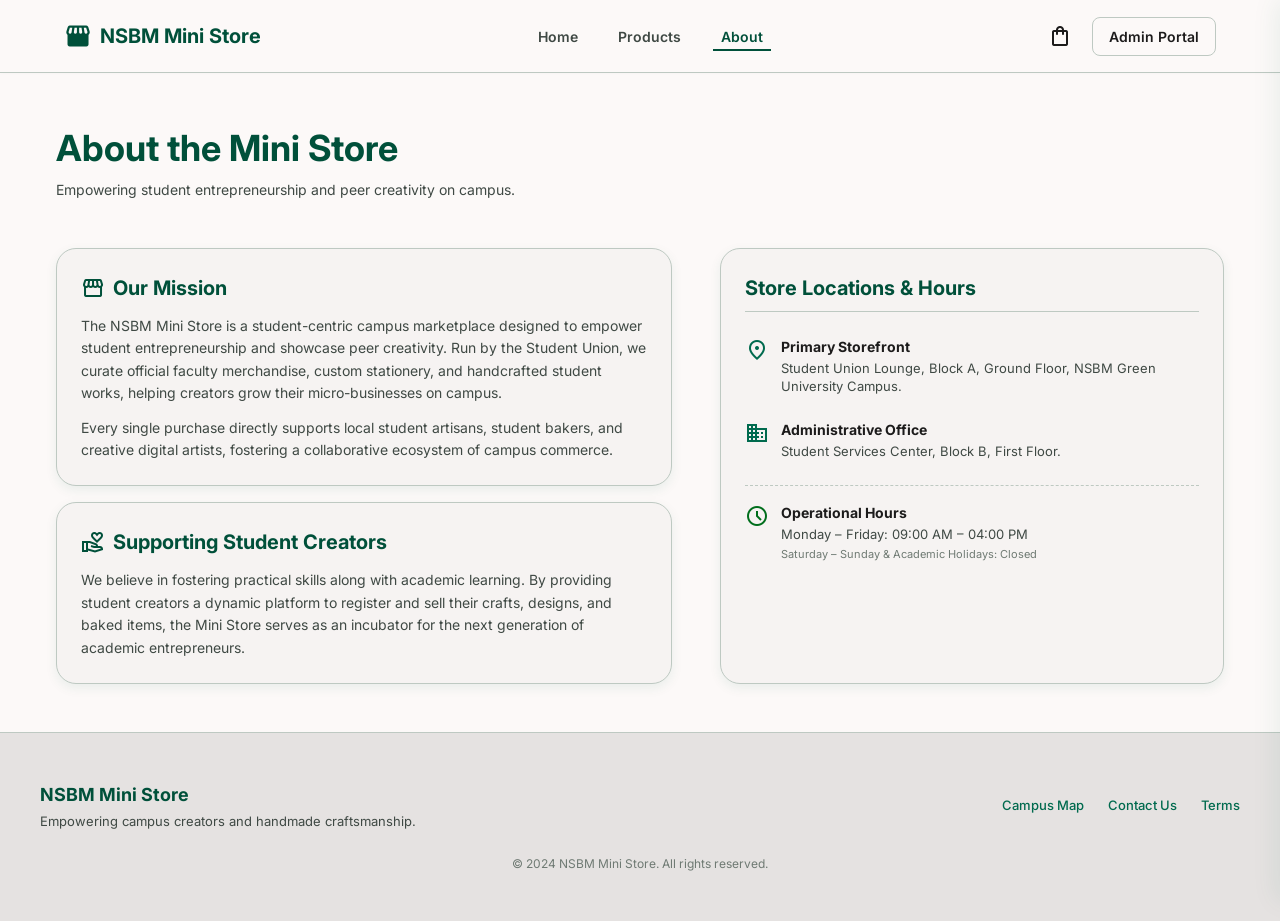
==== about.html @ 15015be6 "feat: implement admin dashboard and login pages with shared component styling" ====
<!DOCTYPE html>
<!-- NSBM Mini Store - About & Locations Page -->
<!-- Saved at /d:/Project/Web/code/about.html -->
<html lang="en">
<head>
    <meta charset="UTF-8">
    <meta name="viewport" content="width=device-width, initial-scale=1.0">
    <title>About Us - NSBM Mini Store</title>
    
    <!-- Centralized CSS Styling -->
    <link rel="stylesheet" href="css/design-system.css">
    <link rel="stylesheet" href="css/components.css">
    <link rel="stylesheet" href="css/storefront.css">
    
    <!-- Google Fonts & Iconsets -->
    <link rel="stylesheet" href="https://fonts.googleapis.com/css2?family=Material+Symbols+Outlined:wght,FILL@100..700,0..1">
</head>
<body style="min-height: 100vh; display: flex; flex-direction: column;">

    <!-- Dynamic Header Navigation Bar -->
    <header class="header-container">
        <div class="header-wrap">
            <!-- Brand Logo -->
            <a href="index.html" class="brand-logo">
                <span class="material-symbols-outlined" style="font-variation-settings: 'FILL' 1; font-size: 28px;">storefront</span>
                <span>NSBM Mini Store</span>
            </a>
            
            <!-- Navigation Links -->
            <nav class="nav-links">
                <a href="index.html" class="nav-link">Home</a>
                <a href="products.html" class="nav-link">Products</a>
                <a href="about.html" class="nav-link active">About</a>
            </nav>
            
            <!-- Actions Section -->
            <div class="flex" style="display: flex; align-items: center; gap: 12px;">
                <a href="admin/login.html" class="btn btn-secondary" style="padding: 8px 16px; border-radius: var(--radius-lg);">Admin Portal</a>
            </div>
        </div>
    </header>

    <main style="flex-grow: 1; max-width: 1200px; margin: 0 auto; padding: var(--spacing-lg) var(--spacing-margin-mobile); width: 100%; display: flex; flex-direction: column; gap: var(--spacing-lg);">
        
        <!-- Page Header -->
        <div>
            <h1 style="font-size: 36px; font-weight: 700; color: var(--color-primary); margin-bottom: 4px;">About the Mini Store</h1>
            <p style="font-size: 14px; color: var(--color-on-surface-variant);">Empowering student entrepreneurship and peer creativity on campus.</p>
        </div>

        <!-- Split Grid Showcase -->
        <div class="details-container">
            <!-- Left Column: Story & Mission -->
            <div style="display: flex; flex-direction: column; gap: 16px;">
                <div style="background-color: var(--color-surface-container-low); border: 1px solid var(--color-outline-variant); border-radius: 20px; padding: var(--spacing-md); box-shadow: var(--shadow-level-1);">
                    <h3 style="font-size: 20px; font-weight: 700; color: var(--color-primary); margin-bottom: 12px; display: flex; align-items: center; gap: 8px;">
                        <span class="material-symbols-outlined" style="font-size: 24px;">storefront</span>
                        <span>Our Mission</span>
                    </h3>
                    <p style="font-size: 14px; color: var(--color-on-surface-variant); line-height: 1.6; margin-bottom: 12px;">
                        The NSBM Mini Store is a student-centric campus marketplace designed to empower student entrepreneurship and showcase peer creativity. Run by the Student Union, we curate official faculty merchandise, custom stationery, and handcrafted student works, helping creators grow their micro-businesses on campus.
                    </p>
                    <p style="font-size: 14px; color: var(--color-on-surface-variant); line-height: 1.6;">
                        Every single purchase directly supports local student artisans, student bakers, and creative digital artists, fostering a collaborative ecosystem of campus commerce.
                    </p>
                </div>

                <div style="background-color: var(--color-surface-container-low); border: 1px solid var(--color-outline-variant); border-radius: 20px; padding: var(--spacing-md); box-shadow: var(--shadow-level-1);">
                    <h3 style="font-size: 20px; font-weight: 700; color: var(--color-primary); margin-bottom: 12px; display: flex; align-items: center; gap: 8px;">
                        <span class="material-symbols-outlined" style="font-size: 24px;">volunteer_activism</span>
                        <span>Supporting Student Creators</span>
                    </h3>
                    <p style="font-size: 14px; color: var(--color-on-surface-variant); line-height: 1.6;">
                        We believe in fostering practical skills along with academic learning. By providing student creators a dynamic platform to register and sell their crafts, designs, and baked items, the Mini Store serves as an incubator for the next generation of academic entrepreneurs.
                    </p>
                </div>
            </div>

            <!-- Right Column: Location & Working hours cards -->
            <div style="background-color: var(--color-surface-container-low); border: 1px solid var(--color-outline-variant); border-radius: 20px; padding: var(--spacing-md); box-shadow: var(--shadow-level-1); display: flex; flex-direction: column; gap: 24px;">
                <h3 style="font-size: 20px; font-weight: 700; color: var(--color-primary); border-bottom: 1px solid var(--color-outline-variant); padding-bottom: var(--spacing-xs);">Store Locations & Hours</h3>
                
                <!-- Location 1 -->
                <div style="display: flex; gap: 12px; align-items: flex-start;">
                    <span class="material-symbols-outlined" style="color: var(--color-primary-container); margin-top: 2px;">location_on</span>
                    <div>
                        <strong style="font-size: 14px; color: var(--color-on-surface); display: block; margin-bottom: 2px;">Primary Storefront</strong>
                        <span style="font-size: 13px; color: var(--color-on-surface-variant); line-height: 1.4; display: block;">Student Union Lounge, Block A, Ground Floor, NSBM Green University Campus.</span>
                    </div>
                </div>

                <!-- Location 2 -->
                <div style="display: flex; gap: 12px; align-items: flex-start;">
                    <span class="material-symbols-outlined" style="color: var(--color-primary-container); margin-top: 2px;">business</span>
                    <div>
                        <strong style="font-size: 14px; color: var(--color-on-surface); display: block; margin-bottom: 2px;">Administrative Office</strong>
                        <span style="font-size: 13px; color: var(--color-on-surface-variant); line-height: 1.4; display: block;">Student Services Center, Block B, First Floor.</span>
                    </div>
                </div>

                <!-- Hours -->
                <div style="display: flex; gap: 12px; align-items: flex-start; border-top: 1px dashed var(--color-outline-variant); padding-top: 16px;">
                    <span class="material-symbols-outlined" style="color: var(--color-secondary); margin-top: 2px;">schedule</span>
                    <div>
                        <strong style="font-size: 14px; color: var(--color-on-surface); display: block; margin-bottom: 2px;">Operational Hours</strong>
                        <span style="font-size: 13px; color: var(--color-on-surface-variant); display: block;">Monday – Friday: 09:00 AM – 04:00 PM</span>
                        <span style="font-size: 11px; color: var(--color-outline); display: block; margin-top: 2px;">Saturday – Sunday & Academic Holidays: Closed</span>
                    </div>
                </div>
            </div>
        </div>

    </main>

    <!-- Footer Area -->
    <footer style="background-color: var(--color-surface-container-highest); border-top: 1px solid var(--color-outline-variant); padding: var(--spacing-lg) var(--spacing-margin-mobile); text-align: center; margin-top: auto;">
        <div class="flex-col-md-row" style="max-width: 1200px; margin: 0 auto; justify-content: space-between; align-items: center; gap: 16px;">
            <div style="text-align: left;">
                <h3 style="font-size: 18px; font-weight: 700; color: var(--color-primary); margin-bottom: 4px;">NSBM Mini Store</h3>
                <p style="font-size: 13px; color: var(--color-on-surface-variant);">Empowering campus creators and handmade craftsmanship.</p>
            </div>
            <div style="display: flex; gap: var(--spacing-md); font-size: 13px; font-weight: 500; color: var(--color-on-surface-variant);">
                <a href="#" class="text-primary-container">Campus Map</a>
                <a href="#" class="text-primary-container">Contact Us</a>
                <a href="#" class="text-primary-container">Terms</a>
            </div>
        </div>
        <p style="font-size: 12px; color: var(--color-outline); margin-top: 24px;">© 2024 NSBM Mini Store. All rights reserved.</p>
    </footer>

    <!-- Asynchronous JS Modules -->
    <script src="js/data.js"></script>
    <script src="js/cart.js"></script>
</body>
</html>
---- css/design-system.css ----
/* NSBM Mini Store - Core Design System & Base Resets */
/* Saved at /d:/Project/Web/code/css/design-system.css */

@import url('https://fonts.googleapis.com/css2?family=Inter:wght@400;500;600;700&display=swap');

:root {
    /* --- Harmonic Colors (Institutional Green Theme) --- */
    --color-primary: #00503a;
    --color-primary-container: #006a4e; /* Heritage Green */
    --color-on-primary: #ffffff;
    --color-primary-fixed: #9ef4d0;
    --color-on-primary-fixed: #002116;
    
    --color-secondary: #006e1c;
    --color-secondary-container: #91f78e;
    --color-on-secondary-container: #00731e;
    --color-secondary-fixed: #94f990;
    
    --color-tertiary: #424645;
    --color-tertiary-container: #5a5d5d;
    --color-on-tertiary-container: #d4d6d5;
    
    --color-background: #fcf9f8;
    --color-on-background: #1c1b1b;
    
    --color-surface: #fcf9f8;
    --color-surface-bright: #fcf9f8;
    --color-surface-dim: #dcd9d9;
    --color-surface-container: #f0eded;
    --color-surface-container-low: #f6f3f2;
    --color-surface-container-lowest: #ffffff;
    --color-surface-container-high: #eae7e7;
    --color-surface-container-highest: #e5e2e1;
    --color-on-surface: #1c1b1b;
    --color-on-surface-variant: #3f4944;
    
    --color-outline: #6f7a73;
    --color-outline-variant: #bec9c2;
    
    --color-error: #ba1a1a;
    --color-error-container: #ffdad6;
    --color-on-error: #ffffff;
    --color-on-error-container: #93000a;
    
    --color-inverse-surface: #313030;
    --color-inverse-on-surface: #f3f0ef;

    /* --- Spacing System --- */
    --spacing-base: 4px;
    --spacing-xs: 8px;
    --spacing-sm: 16px;
    --spacing-md: 24px;
    --spacing-lg: 48px;
    --spacing-xl: 80px;
    --spacing-gutter: 24px;
    --spacing-margin-mobile: 16px;
    --spacing-margin-desktop: 64px;

    /* --- Border Radius --- */
    --radius-default: 4px;
    --radius-lg: 8px;
    --radius-xl: 12px;
    --radius-full: 9999px;

    /* --- Elevations & Shadows --- */
    --shadow-level-1: 0 4px 12px rgba(0, 106, 78, 0.08);
    --shadow-level-2: 0 8px 24px rgba(0, 106, 78, 0.12);
    --shadow-level-3: 0 12px 32px rgba(0, 106, 78, 0.16);
    --shadow-admin-sm: 0 4px 12px rgba(0, 0, 0, 0.05);

    /* --- Transitions --- */
    --transition-fast: 150ms ease;
    --transition-normal: 250ms cubic-bezier(0.4, 0, 0.2, 1);
    --transition-slow: 350ms cubic-bezier(0.4, 0, 0.2, 1);
}

/* --- Base Structural Resets --- */
*, *::before, *::after {
    box-sizing: border-box;
    margin: 0;
    padding: 0;
}

html {
    scroll-behavior: smooth;
    font-size: 16px;
}

body {
    font-family: 'Inter', -apple-system, BlinkMacSystemFont, "Segoe UI", Roboto, Helvetica, Arial, sans-serif;
    background-color: var(--color-background);
    color: var(--color-on-background);
    line-height: 1.5;
    -webkit-font-smoothing: antialiased;
    -moz-osx-font-smoothing: grayscale;
    min-height: 100vh;
    display: flex;
    flex-direction: column;
}

img {
    max-width: 100%;
    display: block;
    height: auto;
}

a {
    color: inherit;
    text-decoration: none;
    transition: color var(--transition-fast);
}

button, input, select, textarea {
    font-family: inherit;
    font-size: inherit;
    color: inherit;
}

button {
    cursor: pointer;
    background: none;
    border: none;
}

/* --- Material Symbols Reset --- */
.material-symbols-outlined {
    font-variation-settings: 'FILL' 0, 'wght' 400, 'GRAD' 0, 'opsz' 24;
    display: inline-block;
    vertical-align: middle;
    line-height: 1;
}

/* --- Base Typography Helpers --- */
.text-primary { color: var(--color-primary) !important; }
.text-primary-container { color: var(--color-primary-container) !important; }
.text-secondary { color: var(--color-secondary) !important; }
.text-on-surface-variant { color: var(--color-on-surface-variant) !important; }
.text-error { color: var(--color-error) !important; }

.font-bold { font-weight: 700; }
.font-semibold { font-weight: 600; }
.font-medium { font-weight: 500; }

.line-clamp-1 {
    display: -webkit-box;
    -webkit-line-clamp: 1;
    -webkit-box-orient: vertical;
    overflow: hidden;
}

.line-clamp-2 {
    display: -webkit-box;
    -webkit-line-clamp: 2;
    -webkit-box-orient: vertical;
    overflow: hidden;
}
---- css/components.css ----
/* NSBM Mini Store - Common Reusable Styled Components */
/* Saved at /d:/Project/Web/code/css/components.css */

/* --- 1. Reusable Action Buttons --- */
.btn {
    display: inline-flex;
    align-items: center;
    justify-content: center;
    gap: var(--spacing-xs);
    padding: 10px 20px;
    border-radius: var(--radius-xl);
    font-size: 14px;
    font-weight: 600;
    text-align: center;
    transition: all var(--transition-fast);
    user-select: none;
    border: 1px solid transparent;
}

.btn-primary {
    background-color: var(--color-primary-container);
    color: var(--color-on-primary);
}
.btn-primary:hover:not(:disabled) {
    background-color: var(--color-primary);
    transform: scale(0.98);
}
.btn-primary:disabled {
    background-color: var(--color-surface-container-high);
    color: var(--color-outline);
    cursor: not-allowed;
}

.btn-secondary {
    background-color: var(--color-surface);
    border-color: var(--color-outline-variant);
    color: var(--color-on-surface);
}
.btn-secondary:hover:not(:disabled) {
    background-color: var(--color-surface-container-low);
    border-color: var(--color-outline);
}

.btn-danger {
    background-color: var(--color-error);
    color: var(--color-on-error);
}
.btn-danger:hover:not(:disabled) {
    background-color: #93000a;
}

.btn-icon {
    width: 40px;
    height: 40px;
    padding: 0;
    border-radius: var(--radius-full);
    display: inline-flex;
    align-items: center;
    justify-content: center;
    color: var(--color-on-surface-variant);
    transition: background-color var(--transition-fast), color var(--transition-fast);
}
.btn-icon:hover {
    background-color: var(--color-surface-container-low);
    color: var(--color-primary);
}

/* --- 2. Interactive Input Fields --- */
.input-field {
    width: 100%;
    padding: 10px 16px;
    background-color: var(--color-surface-container-lowest);
    border: 1px solid var(--color-outline-variant);
    border-radius: var(--radius-xl);
    outline: none;
    font-size: 14px;
    transition: border-color var(--transition-fast), box-shadow var(--transition-fast);
}
.input-field:focus {
    border-color: var(--color-primary-container);
    box-shadow: 0 0 0 4px rgba(0, 106, 78, 0.1);
}
.input-field::placeholder {
    color: var(--color-outline);
}

/* --- 3. Persistent Sticky Header TopNavBar --- */
.header-container {
    background-color: var(--color-surface);
    border-bottom: 1px solid var(--color-outline-variant);
    box-shadow: 0 1px 3px rgba(0,0,0,0.02);
    position: sticky;
    top: 0;
    z-index: 100;
    width: 100%;
}
.header-wrap {
    display: flex;
    justify-content: space-between;
    align-items: center;
    width: 100%;
    max-width: 1280px;
    margin: 0 auto;
    padding: 16px var(--spacing-margin-mobile);
}
@media (min-width: 768px) {
    .header-wrap {
        padding: 16px var(--spacing-margin-desktop);
    }
}

.brand-logo {
    font-size: 20px;
    font-weight: 700;
    color: var(--color-primary);
    display: flex;
    align-items: center;
    gap: var(--spacing-xs);
}

.nav-links {
    display: none;
}
@media (min-width: 768px) {
    .nav-links {
        display: flex;
        align-items: center;
        gap: var(--spacing-gutter);
    }
}
.nav-link {
    font-size: 14px;
    font-weight: 600;
    color: var(--color-on-surface-variant);
    padding: 4px 8px;
    border-radius: var(--radius-lg);
    transition: all var(--transition-fast);
}
.nav-link:hover {
    color: var(--color-primary);
    background-color: var(--color-surface-container-low);
}
.nav-link.active {
    color: var(--color-primary);
    border-bottom: 2px solid var(--color-primary);
    border-radius: 0;
    padding-bottom: 2px;
}

.cart-trigger-btn {
    position: relative;
    display: flex;
    align-items: center;
    justify-content: center;
    width: 40px;
    height: 40px;
    border-radius: var(--radius-full);
    transition: background-color var(--transition-fast);
}
.cart-trigger-btn:hover {
    background-color: var(--color-surface-container-low);
}
.cart-badge {
    position: absolute;
    top: -2px;
    right: -2px;
    background-color: var(--color-primary);
    color: var(--color-on-primary);
    font-size: 10px;
    font-weight: 700;
    width: 20px;
    height: 20px;
    border-radius: var(--radius-full);
    display: flex;
    align-items: center;
    justify-content: center;
    border: 2px solid var(--color-surface);
    transition: transform var(--transition-normal), opacity var(--transition-normal);
}

/* --- 4. Interactive E-Commerce Product Cards --- */
.product-card {
    background-color: var(--color-surface-container-lowest);
    border-radius: 16px;
    overflow: hidden;
    border: 1px solid rgba(190, 201, 194, 0.25);
    box-shadow: var(--shadow-level-1);
    display: flex;
    flex-direction: column;
    height: 100%;
    transition: transform var(--transition-normal), box-shadow var(--transition-normal);
}
.product-card:hover {
    transform: translateY(-4px);
    box-shadow: var(--shadow-level-2);
}

.product-card-image-wrap {
    height: 192px;
    position: relative;
    overflow: hidden;
    background-color: var(--color-surface-container-high);
}
.product-card-image {
    width: 100%;
    height: 100%;
    object-fit: cover;
    transition: transform var(--transition-slow);
}
.product-card:hover .product-card-image {
    transform: scale(1.04);
}

.product-card-badge {
    position: absolute;
    top: 12px;
    left: 12px;
    font-size: 11px;
    font-weight: 600;
    padding: 4px 10px;
    border-radius: var(--radius-full);
    box-shadow: 0 2px 4px rgba(0,0,0,0.05);
}

.badge-apparel { background-color: var(--color-primary-fixed); color: var(--color-on-primary-fixed); }
.badge-stationery { background-color: var(--color-tertiary-container); color: var(--color-on-tertiary-container); }
.badge-crafts { background-color: var(--color-secondary-container); color: var(--color-on-secondary-container); }
.badge-default { background-color: var(--color-error-container); color: var(--color-on-error-container); }

.out-of-stock-overlay {
    position: absolute;
    inset: 0;
    background-color: rgba(49, 48, 48, 0.3);
    backdrop-filter: blur(1px);
    display: flex;
    align-items: center;
    justify-content: center;
}
.out-of-stock-label {
    background-color: var(--color-error);
    color: var(--color-on-error);
    font-size: 11px;
    font-weight: 600;
    padding: 6px 16px;
    border-radius: var(--radius-full);
}

.product-card-content {
    padding: var(--spacing-sm);
    display: flex;
    flex-direction: column;
    flex-grow: 1;
}
.product-card-title {
    font-size: 18px;
    font-weight: 600;
    color: var(--color-on-surface);
    margin-bottom: var(--spacing-base);
}
.product-card-desc {
    font-size: 13px;
    color: var(--color-on-surface-variant);
    margin-bottom: var(--spacing-sm);
    flex-grow: 1;
}
.product-card-footer {
    display: flex;
    align-items: center;
    justify-content: space-between;
    margin-bottom: var(--spacing-sm);
}
.product-card-price {
    font-size: 18px;
    font-weight: 700;
    color: var(--color-primary);
}

/* --- 5. Custom Slide-Over Shopping Cart Drawer --- */
#cart-drawer-container {
    position: fixed;
    inset: 0;
    z-index: 200;
    display: flex;
    justify-content: flex-end;
}
.drawer-backdrop {
    position: absolute;
    inset: 0;
    background-color: var(--color-inverse-surface);
    opacity: 0;
    transition: opacity var(--transition-normal);
}
.drawer-panel {
    position: relative;
    width: 100%;
    max-width: 440px;
    height: 100%;
    background-color: var(--color-surface);
    box-shadow: -4px 0 24px rgba(0, 106, 78, 0.08);
    border-left: 1px solid var(--color-outline-variant);
    display: flex;
    flex-direction: column;
    transform: translateX(100%);
    transition: transform var(--transition-normal);
}

.drawer-head {
    display: flex;
    justify-content: space-between;
    align-items: center;
    padding: var(--spacing-sm) var(--spacing-md);
    border-bottom: 1px solid var(--color-outline-variant);
    background-color: var(--color-surface-container-low);
}
.drawer-title {
    display: flex;
    align-items: center;
    gap: var(--spacing-xs);
    color: var(--color-primary);
    font-size: 20px;
    font-weight: 600;
}
.drawer-body {
    flex-grow: 1;
    overflow-y: auto;
    padding: var(--spacing-md);
    background-color: var(--color-surface-bright);
}
.drawer-footer {
    padding: var(--spacing-md);
    background-color: var(--color-surface-container);
    border-top: 1px solid var(--color-outline-variant);
    display: flex;
    flex-direction: column;
    gap: var(--spacing-sm);
}

/* --- 6. Admin Portal Inline Inventory Tables --- */
.admin-table-card {
    background-color: var(--color-surface);
    border-radius: 12px;
    border: 1px solid var(--color-outline-variant);
    box-shadow: var(--shadow-admin-sm);
    overflow: hidden;
}
.admin-table-head-bar {
    padding: var(--spacing-md);
    border-bottom: 1px solid var(--color-outline-variant);
    display: flex;
    justify-content: space-between;
    align-items: center;
    background-color: var(--color-surface-bright);
}
.admin-table-wrap {
    width: 100%;
    overflow-x: auto;
}
.admin-table {
    width: 100%;
    border-collapse: collapse;
    text-align: left;
}
.admin-table th {
    background-color: var(--color-surface-container-lowest);
    border-bottom: 1px solid var(--color-outline-variant);
    padding: 16px;
    font-size: 12px;
    font-weight: 600;
    text-transform: uppercase;
    color: var(--color-on-surface-variant);
    letter-spacing: 0.05em;
}
.admin-table td {
    padding: 16px;
    border-bottom: 1px solid var(--color-outline-variant);
    font-size: 14px;
    vertical-align: middle;
}
.admin-table tbody tr:hover {
    background-color: var(--color-surface-container-low);
}

/* --- 7. Status Custom Pill Tags --- */
.status-pill {
    display: inline-flex;
    align-items: center;
    gap: var(--spacing-xs);
    padding: 4px 12px;
    border-radius: var(--radius-full);
    font-size: 12px;
    font-weight: 600;
}
.pill-pending { background-color: var(--color-error-container); color: var(--color-on-error-container); }
.pill-approved { background-color: var(--color-primary-fixed); color: var(--color-on-primary-fixed); }
.pill-completed { background-color: var(--color-secondary-container); color: var(--color-on-secondary-container); }
.pill-cancelled { background-color: var(--color-surface-container-highest); color: var(--color-on-surface-variant); }

/* --- 8. Overlay Modal Pop-Up Dialogues --- */
.modal-overlay {
    position: fixed;
    inset: 0;
    z-index: 300;
    background-color: rgba(49, 48, 48, 0.4);
    backdrop-filter: blur(2px);
    display: flex;
    align-items: center;
    justify-content: center;
    opacity: 0;
    pointer-events: none;
    transition: opacity var(--transition-normal);
}
.modal-overlay.open {
    opacity: 1;
    pointer-events: auto;
}
.modal-container {
    width: 90%;
    max-width: 480px;
    background-color: var(--color-surface);
    border-radius: 16px;
    box-shadow: var(--shadow-level-3);
    border: 1px solid var(--color-outline-variant);
    padding: var(--spacing-md);
    transform: translateY(20px);
    transition: transform var(--transition-normal);
}
.modal-overlay.open .modal-container {
    transform: translateY(0);
}

/* --- 9. Responsive Flex Utilities --- */
.flex-col-md-row {
    display: flex;
    flex-direction: column;
}
@media (min-width: 768px) {
    .flex-col-md-row {
        flex-direction: row;
    }
}
---- css/storefront.css ----
/* NSBM Mini Store - Customer Storefront Custom Page Styles */
/* Saved at /d:/Project/Web/code/css/storefront.css */

/* --- 1. Home Page Hero Section --- */
.hero-section {
    position: relative;
    background-color: var(--color-surface-container-low);
    overflow: hidden;
    padding: var(--spacing-xl) var(--spacing-margin-mobile);
}
@media (min-width: 768px) {
    .hero-section {
        padding: 100px var(--spacing-margin-desktop);
    }
}
.hero-wrap {
    max-width: 1200px;
    margin: 0 auto;
    display: flex;
    flex-direction: column;
    gap: var(--spacing-lg);
    align-items: center;
    position: relative;
    z-index: 10;
}
@media (min-width: 768px) {
    .hero-wrap {
        flex-direction: row;
    }
}

.hero-content {
    flex: 1;
    display: flex;
    flex-direction: column;
    gap: var(--spacing-sm);
}
.hero-title {
    font-size: 32px;
    font-weight: 700;
    line-height: 1.2;
    color: var(--color-on-surface);
}
@media (min-width: 768px) {
    .hero-title {
        font-size: 48px;
    }
}
.hero-title span {
    color: var(--color-primary-container);
}
.hero-desc {
    font-size: 16px;
    color: var(--color-on-surface-variant);
    max-width: 500px;
}
@media (min-width: 768px) {
    .hero-desc {
        font-size: 18px;
    }
}

.hero-image-wrap {
    flex: 1;
    width: 100%;
    height: 280px;
    border-radius: var(--radius-xl);
    overflow: hidden;
    box-shadow: 0 8px 24px rgba(0, 106, 78, 0.08);
}
@media (min-width: 768px) {
    .hero-image-wrap {
        height: 480px;
    }
}
.hero-image {
    width: 100%;
    height: 100%;
    object-fit: cover;
}

.hero-bg-blur {
    position: absolute;
    top: 0;
    right: 0;
    width: 320px;
    height: 320px;
    background-color: var(--color-primary-fixed);
    opacity: 0.15;
    border-radius: var(--radius-full);
    filter: blur(80px);
    pointer-events: none;
    z-index: 1;
}

/* --- 2. Bento-Style Category Gallery Grid --- */
.bento-grid {
    display: grid;
    grid-template-columns: 1fr;
    gap: 16px;
    margin-top: var(--spacing-md);
}
@media (min-width: 768px) {
    .bento-grid {
        grid-template-columns: repeat(4, 1fr);
        grid-template-rows: repeat(2, 220px);
    }
}

.bento-card {
    position: relative;
    border-radius: var(--radius-xl);
    overflow: hidden;
    display: flex;
    flex-direction: column;
    justify-content: flex-end;
    min-height: 180px;
    border: 1px solid var(--color-outline-variant);
}
.bento-card img {
    position: absolute;
    inset: 0;
    width: 100%;
    height: 100%;
    object-fit: cover;
    transition: transform var(--transition-slow);
    z-index: 1;
}
.bento-card:hover img {
    transform: scale(1.05);
}
.bento-overlay {
    position: absolute;
    inset: 0;
    background: linear-gradient(to top, rgba(49, 48, 48, 0.85) 10%, rgba(49, 48, 48, 0.2) 60%, transparent 100%);
    z-index: 2;
}
.bento-content {
    position: relative;
    z-index: 3;
    padding: var(--spacing-md);
    color: var(--color-on-primary);
}

@media (min-width: 768px) {
    .bento-lg {
        grid-column: span 2;
        grid-row: span 2;
    }
    .bento-md {
        grid-column: span 2;
        grid-row: span 1;
    }
}

/* --- 3. Filter Category Chips Bar --- */
.chips-bar {
    display: flex;
    flex-wrap: wrap;
    gap: var(--spacing-xs);
    margin-bottom: var(--spacing-md);
}
.chip {
    padding: 8px 20px;
    border-radius: var(--radius-full);
    font-size: 13px;
    font-weight: 600;
    border: 1px solid var(--color-outline-variant);
    background-color: var(--color-surface-container);
    color: var(--color-on-surface-variant);
    transition: all var(--transition-fast);
}
.chip:hover {
    background-color: var(--color-surface-container-high);
}
.chip.active {
    background-color: var(--color-primary-container);
    border-color: var(--color-primary-container);
    color: var(--color-on-primary);
}

/* --- 4. Product Details Split Section --- */
.details-container {
    display: grid;
    grid-template-columns: 1fr;
    gap: var(--spacing-lg);
    max-width: 1200px;
    margin: 0 auto;
}
@media (min-width: 768px) {
    .details-container {
        grid-template-columns: 1.1fr 0.9fr;
    }
}

.details-image-card {
    background-color: var(--color-surface-container-low);
    border-radius: 20px;
    overflow: hidden;
    border: 1px solid var(--color-outline-variant);
    height: 320px;
    box-shadow: var(--shadow-level-1);
}
@media (min-width: 768px) {
    .details-image-card {
        height: 520px;
    }
}
.details-image {
    width: 100%;
    height: 100%;
    object-fit: cover;
}

.details-info {
    display: flex;
    flex-direction: column;
    gap: var(--spacing-sm);
    justify-content: center;
}

/* --- 5. Checkout Two-Column Layout --- */
.checkout-container {
    display: grid;
    grid-template-columns: 1fr;
    gap: var(--spacing-lg);
    align-items: start;
    max-width: 1200px;
    margin: 0 auto;
}
@media (min-width: 992px) {
    .checkout-container {
        grid-template-columns: 1.2fr 0.8fr;
    }
}

.checkout-form-card {
    background-color: var(--color-surface);
    border: 1px solid var(--color-outline-variant);
    border-radius: var(--radius-xl);
    padding: var(--spacing-md);
    box-shadow: var(--shadow-level-1);
}

.checkout-summary-card {
    background-color: var(--color-surface-container-low);
    border: 1px solid var(--color-outline-variant);
    border-radius: var(--radius-xl);
    padding: var(--spacing-md);
    box-shadow: var(--shadow-level-1);
}
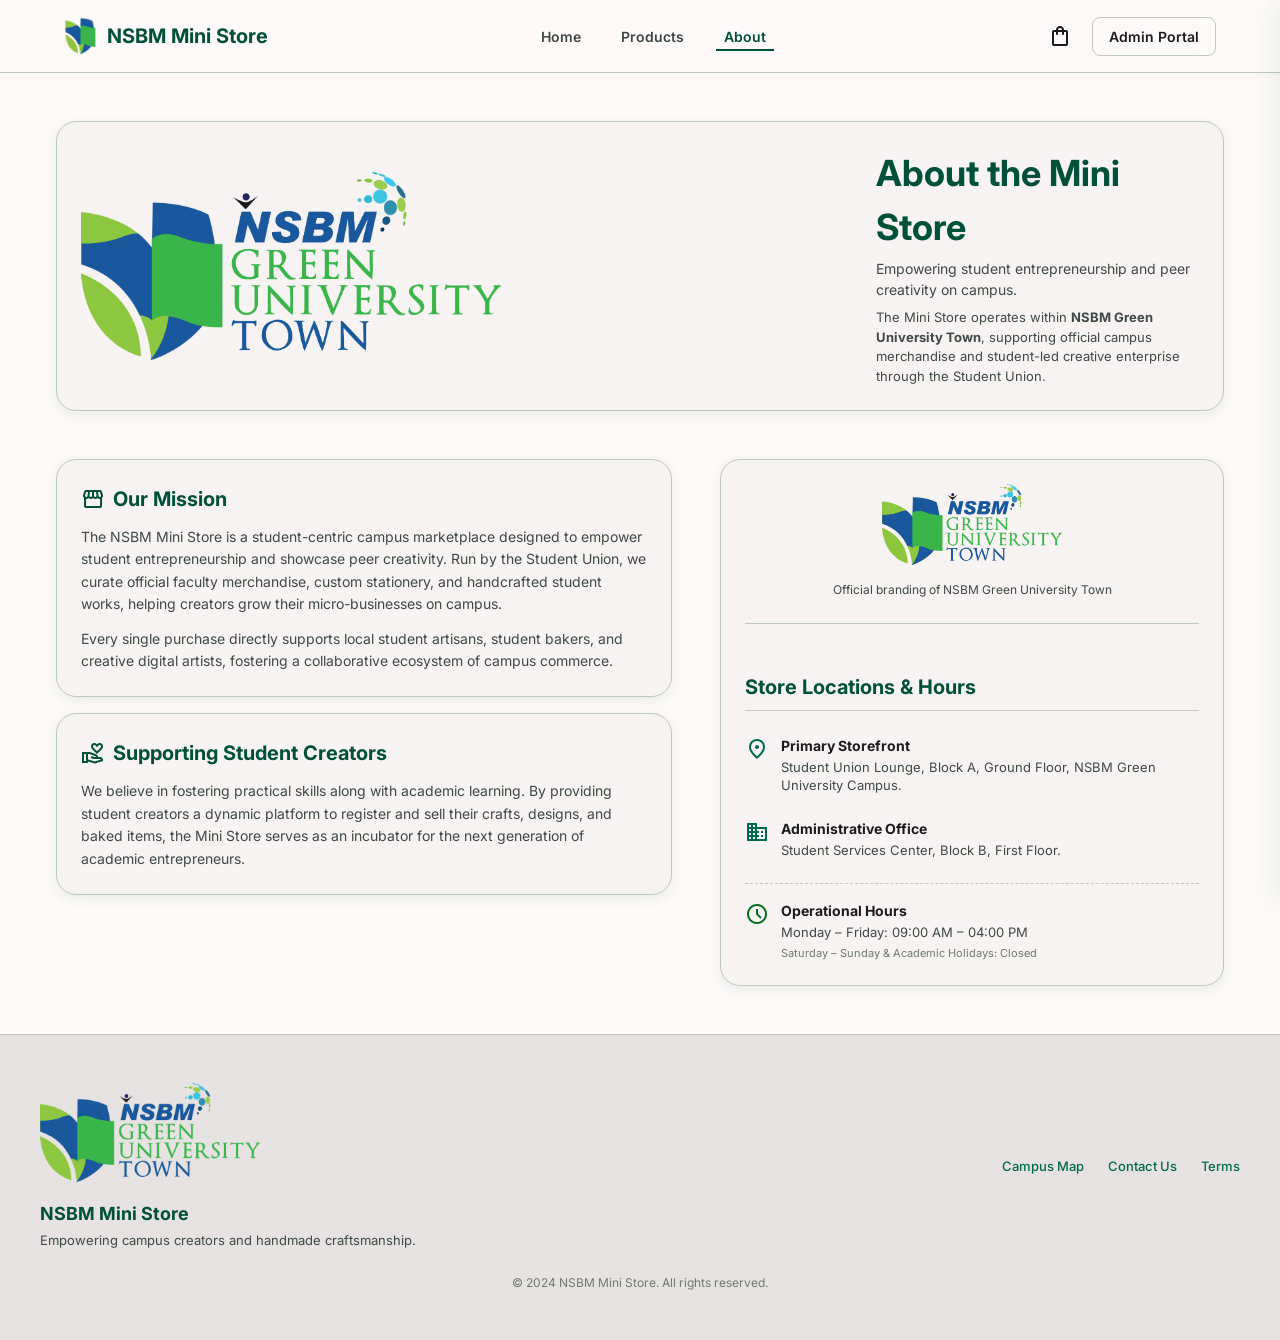
==== commit 345e9670: "feat: enhance branding across all pages with logo updates and university affiliation details - Added" ====
--- a/about.html
+++ b/about.html
@@ -6,6 +6,7 @@
     <meta charset="UTF-8">
     <meta name="viewport" content="width=device-width, initial-scale=1.0">
     <title>About Us - NSBM Mini Store</title>
+    <link rel="icon" href="img/logo.png" type="image/png">
     
     <!-- Centralized CSS Styling -->
     <link rel="stylesheet" href="css/design-system.css">
@@ -22,8 +23,8 @@
         <div class="header-wrap">
             <!-- Brand Logo -->
             <a href="index.html" class="brand-logo">
-                <span class="material-symbols-outlined" style="font-variation-settings: 'FILL' 1; font-size: 28px;">storefront</span>
-                <span>NSBM Mini Store</span>
+                <img src="img/logo.png" alt="" class="brand-logo__img" width="30" height="40">
+                <span class="brand-logo__name">NSBM Mini Store</span>
             </a>
             
             <!-- Navigation Links -->
@@ -42,11 +43,17 @@
 
     <main style="flex-grow: 1; max-width: 1200px; margin: 0 auto; padding: var(--spacing-lg) var(--spacing-margin-mobile); width: 100%; display: flex; flex-direction: column; gap: var(--spacing-lg);">
         
-        <!-- Page Header -->
-        <div>
-            <h1 style="font-size: 36px; font-weight: 700; color: var(--color-primary); margin-bottom: 4px;">About the Mini Store</h1>
-            <p style="font-size: 14px; color: var(--color-on-surface-variant);">Empowering student entrepreneurship and peer creativity on campus.</p>
-        </div>
+        <!-- Page Header & University Branding -->
+        <section class="about-page-hero">
+            <div class="university-brand university-brand--hero">
+                <img src="img/logo 2.png" alt="NSBM Green University Town" class="university-brand__img">
+            </div>
+            <div class="about-page-hero__text">
+                <h1>About the Mini Store</h1>
+                <p style="font-size: 14px; color: var(--color-on-surface-variant);">Empowering student entrepreneurship and peer creativity on campus.</p>
+                <p class="about-page-hero__affiliation">The Mini Store operates within <strong>NSBM Green University Town</strong>, supporting official campus merchandise and student-led creative enterprise through the Student Union.</p>
+            </div>
+        </section>
 
         <!-- Split Grid Showcase -->
         <div class="details-container">
@@ -78,6 +85,12 @@
 
             <!-- Right Column: Location & Working hours cards -->
             <div style="background-color: var(--color-surface-container-low); border: 1px solid var(--color-outline-variant); border-radius: 20px; padding: var(--spacing-md); box-shadow: var(--shadow-level-1); display: flex; flex-direction: column; gap: 24px;">
+                <div class="about-campus-card">
+                    <div class="university-brand university-brand--inline">
+                        <img src="img/logo 2.png" alt="NSBM Green University Town" class="university-brand__img">
+                    </div>
+                    <p style="font-size: 12px; color: var(--color-on-surface-variant); line-height: 1.5;">Official branding of NSBM Green University Town</p>
+                </div>
                 <h3 style="font-size: 20px; font-weight: 700; color: var(--color-primary); border-bottom: 1px solid var(--color-outline-variant); padding-bottom: var(--spacing-xs);">Store Locations & Hours</h3>
                 
                 <!-- Location 1 -->
@@ -116,6 +129,9 @@
     <footer style="background-color: var(--color-surface-container-highest); border-top: 1px solid var(--color-outline-variant); padding: var(--spacing-lg) var(--spacing-margin-mobile); text-align: center; margin-top: auto;">
         <div class="flex-col-md-row" style="max-width: 1200px; margin: 0 auto; justify-content: space-between; align-items: center; gap: 16px;">
             <div style="text-align: left;">
+                <div class="university-brand university-brand--footer">
+                    <img src="img/logo 2.png" alt="NSBM Green University Town" class="university-brand__img">
+                </div>
                 <h3 style="font-size: 18px; font-weight: 700; color: var(--color-primary); margin-bottom: 4px;">NSBM Mini Store</h3>
                 <p style="font-size: 13px; color: var(--color-on-surface-variant);">Empowering campus creators and handmade craftsmanship.</p>
             </div>
--- a/css/components.css
+++ b/css/components.css
@@ -115,7 +115,91 @@
     color: var(--color-primary);
     display: flex;
     align-items: center;
-    gap: var(--spacing-xs);
+    gap: 10px;
+    text-decoration: none;
+    line-height: 1.2;
+    flex-shrink: 0;
+}
+.brand-logo:hover {
+    color: var(--color-primary);
+    opacity: 0.92;
+}
+.brand-logo__img {
+    height: 40px;
+    width: auto;
+    object-fit: contain;
+    display: block;
+    flex-shrink: 0;
+}
+.brand-logo__name {
+    white-space: nowrap;
+}
+.brand-logo--stacked {
+    flex-direction: column;
+    align-items: center;
+    text-align: center;
+    gap: 8px;
+}
+.brand-logo__img--lg {
+    height: 56px;
+}
+.brand-logo__img--sm {
+    height: 32px;
+}
+.brand-logo--sidebar {
+    width: 100%;
+}
+.brand-logo__meta {
+    display: flex;
+    flex-direction: column;
+    gap: 2px;
+    min-width: 0;
+}
+.brand-logo__tagline {
+    font-size: 11px;
+    font-weight: 500;
+    color: var(--color-on-surface-variant);
+}
+.brand-logo--compact {
+    font-size: 16px;
+    gap: 8px;
+}
+.brand-logo--sidebar .brand-logo__name {
+    font-size: 14px;
+}
+
+/* NSBM Green University Town — horizontal logo with wordmark */
+.university-brand {
+    display: inline-block;
+    line-height: 0;
+}
+.university-brand__img {
+    width: 100%;
+    height: auto;
+    object-fit: contain;
+    display: block;
+}
+.university-brand--hero .university-brand__img {
+    max-width: min(100%, 420px);
+}
+.university-brand--footer .university-brand__img {
+    max-width: 220px;
+    margin-bottom: 12px;
+}
+.university-brand--inline .university-brand__img {
+    max-width: 180px;
+}
+.university-brand--login {
+    display: block;
+    width: 100%;
+    text-align: center;
+    padding-top: 12px;
+    margin-top: 4px;
+    border-top: 1px solid var(--color-outline-variant);
+}
+.university-brand--login .university-brand__img {
+    max-width: 260px;
+    margin: 12px auto 0;
 }
 
 .nav-links {
--- a/css/storefront.css
+++ b/css/storefront.css
@@ -249,3 +249,51 @@
     padding: var(--spacing-md);
     box-shadow: var(--shadow-level-1);
 }
+
+/* --- About page university branding --- */
+.about-page-hero {
+    display: flex;
+    flex-direction: column;
+    align-items: center;
+    gap: var(--spacing-md);
+    padding: var(--spacing-md);
+    background-color: var(--color-surface-container-low);
+    border: 1px solid var(--color-outline-variant);
+    border-radius: 20px;
+    box-shadow: var(--shadow-level-1);
+    text-align: center;
+}
+@media (min-width: 768px) {
+    .about-page-hero {
+        flex-direction: row;
+        align-items: center;
+        text-align: left;
+    }
+}
+.about-page-hero__text h1 {
+    font-size: 32px;
+    font-weight: 700;
+    color: var(--color-primary);
+    margin-bottom: 4px;
+}
+@media (min-width: 768px) {
+    .about-page-hero__text h1 {
+        font-size: 36px;
+    }
+}
+.about-page-hero__affiliation {
+    font-size: 13px;
+    color: var(--color-on-surface-variant);
+    margin-top: 8px;
+    line-height: 1.5;
+}
+.about-campus-card {
+    display: flex;
+    flex-direction: column;
+    align-items: center;
+    gap: var(--spacing-sm);
+    padding-bottom: var(--spacing-md);
+    margin-bottom: var(--spacing-md);
+    border-bottom: 1px solid var(--color-outline-variant);
+    text-align: center;
+}
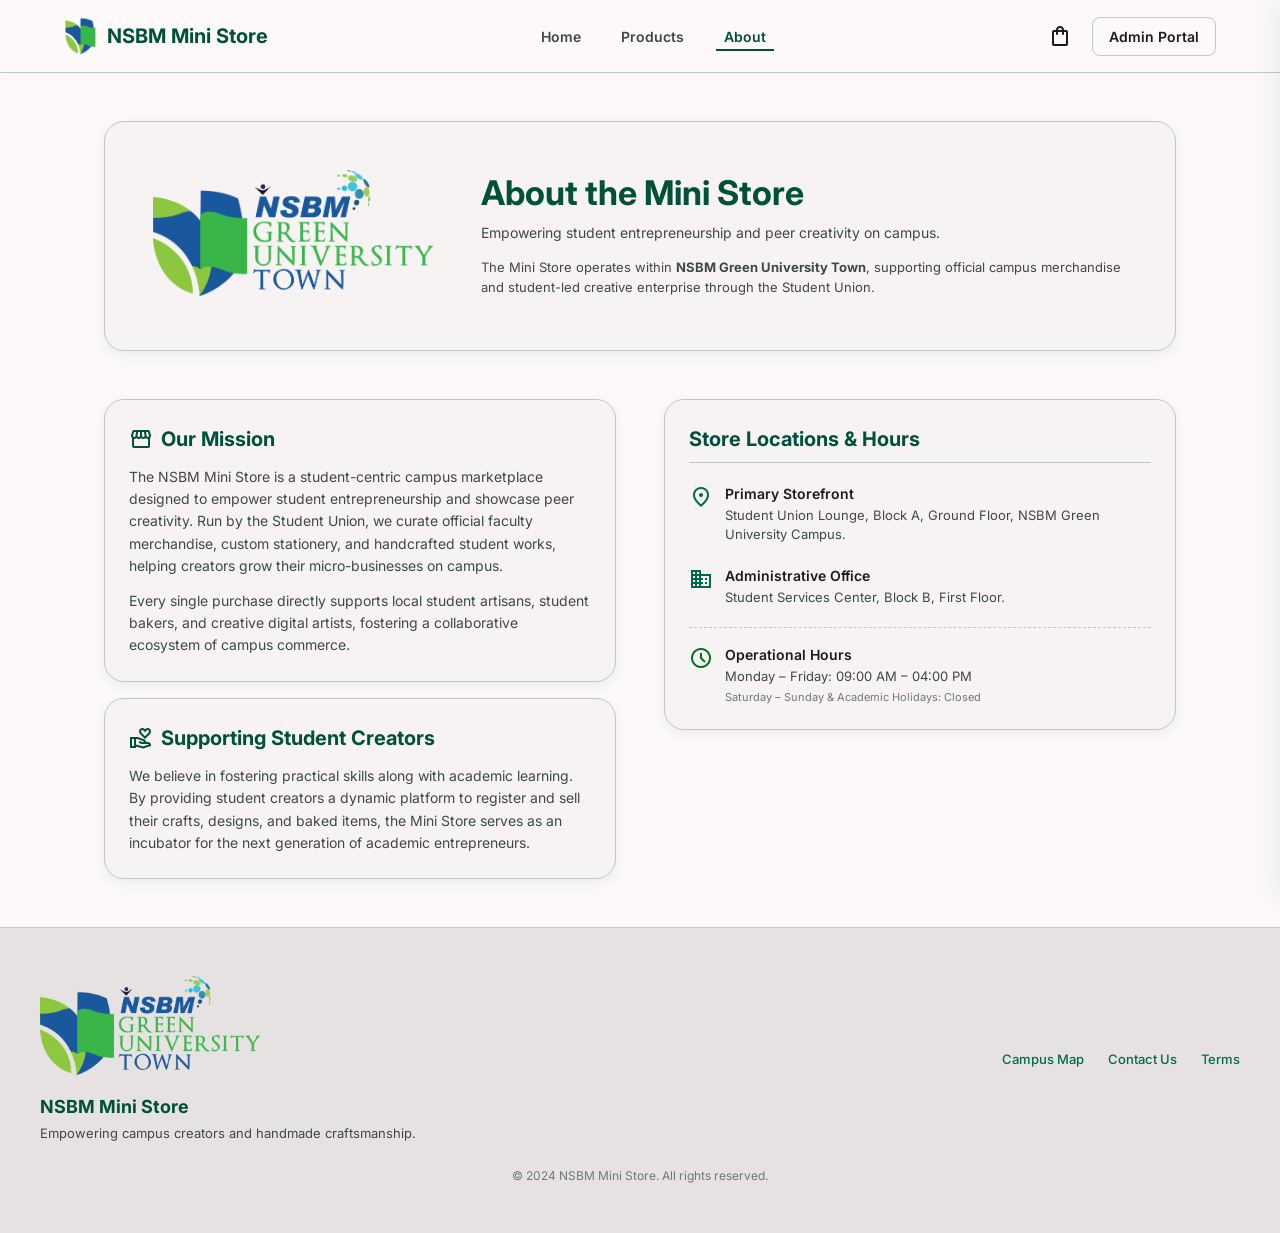
==== commit 1eca16b4: "ur mom" ====
--- a/about.html
+++ b/about.html
@@ -1,6 +1,5 @@
 <!DOCTYPE html>
 <!-- NSBM Mini Store - About & Locations Page -->
-<!-- Saved at /d:/Project/Web/code/about.html -->
 <html lang="en">
 <head>
     <meta charset="UTF-8">
@@ -8,124 +7,106 @@
     <title>About Us - NSBM Mini Store</title>
     <link rel="icon" href="img/logo.png" type="image/png">
     
-    <!-- Centralized CSS Styling -->
     <link rel="stylesheet" href="css/design-system.css">
     <link rel="stylesheet" href="css/components.css">
     <link rel="stylesheet" href="css/storefront.css">
     
-    <!-- Google Fonts & Iconsets -->
     <link rel="stylesheet" href="https://fonts.googleapis.com/css2?family=Material+Symbols+Outlined:wght,FILL@100..700,0..1">
 </head>
 <body style="min-height: 100vh; display: flex; flex-direction: column;">
 
-    <!-- Dynamic Header Navigation Bar -->
     <header class="header-container">
         <div class="header-wrap">
-            <!-- Brand Logo -->
             <a href="index.html" class="brand-logo">
                 <img src="img/logo.png" alt="" class="brand-logo__img" width="30" height="40">
                 <span class="brand-logo__name">NSBM Mini Store</span>
             </a>
             
-            <!-- Navigation Links -->
             <nav class="nav-links">
                 <a href="index.html" class="nav-link">Home</a>
                 <a href="products.html" class="nav-link">Products</a>
                 <a href="about.html" class="nav-link active">About</a>
             </nav>
             
-            <!-- Actions Section -->
             <div class="flex" style="display: flex; align-items: center; gap: 12px;">
                 <a href="admin/login.html" class="btn btn-secondary" style="padding: 8px 16px; border-radius: var(--radius-lg);">Admin Portal</a>
             </div>
         </div>
     </header>
 
-    <main style="flex-grow: 1; max-width: 1200px; margin: 0 auto; padding: var(--spacing-lg) var(--spacing-margin-mobile); width: 100%; display: flex; flex-direction: column; gap: var(--spacing-lg);">
+    <main class="about-main">
         
-        <!-- Page Header & University Branding -->
         <section class="about-page-hero">
-            <div class="university-brand university-brand--hero">
-                <img src="img/logo 2.png" alt="NSBM Green University Town" class="university-brand__img">
+            <div class="about-page-hero__brand">
+                <div class="university-brand university-brand--hero">
+                    <img src="img/logo 2.png" alt="NSBM Green University Town" class="university-brand__img">
+                </div>
             </div>
             <div class="about-page-hero__text">
                 <h1>About the Mini Store</h1>
-                <p style="font-size: 14px; color: var(--color-on-surface-variant);">Empowering student entrepreneurship and peer creativity on campus.</p>
+                <p class="about-page-hero__lead">Empowering student entrepreneurship and peer creativity on campus.</p>
                 <p class="about-page-hero__affiliation">The Mini Store operates within <strong>NSBM Green University Town</strong>, supporting official campus merchandise and student-led creative enterprise through the Student Union.</p>
             </div>
         </section>
 
-        <!-- Split Grid Showcase -->
-        <div class="details-container">
-            <!-- Left Column: Story & Mission -->
-            <div style="display: flex; flex-direction: column; gap: 16px;">
-                <div style="background-color: var(--color-surface-container-low); border: 1px solid var(--color-outline-variant); border-radius: 20px; padding: var(--spacing-md); box-shadow: var(--shadow-level-1);">
-                    <h3 style="font-size: 20px; font-weight: 700; color: var(--color-primary); margin-bottom: 12px; display: flex; align-items: center; gap: 8px;">
+        <div class="details-container about-details">
+            <div class="about-column">
+                <article class="about-card">
+                    <h2 class="about-card__title">
                         <span class="material-symbols-outlined" style="font-size: 24px;">storefront</span>
                         <span>Our Mission</span>
-                    </h3>
-                    <p style="font-size: 14px; color: var(--color-on-surface-variant); line-height: 1.6; margin-bottom: 12px;">
+                    </h2>
+                    <p class="about-card__body">
                         The NSBM Mini Store is a student-centric campus marketplace designed to empower student entrepreneurship and showcase peer creativity. Run by the Student Union, we curate official faculty merchandise, custom stationery, and handcrafted student works, helping creators grow their micro-businesses on campus.
                     </p>
-                    <p style="font-size: 14px; color: var(--color-on-surface-variant); line-height: 1.6;">
+                    <p class="about-card__body">
                         Every single purchase directly supports local student artisans, student bakers, and creative digital artists, fostering a collaborative ecosystem of campus commerce.
                     </p>
-                </div>
+                </article>
 
-                <div style="background-color: var(--color-surface-container-low); border: 1px solid var(--color-outline-variant); border-radius: 20px; padding: var(--spacing-md); box-shadow: var(--shadow-level-1);">
-                    <h3 style="font-size: 20px; font-weight: 700; color: var(--color-primary); margin-bottom: 12px; display: flex; align-items: center; gap: 8px;">
+                <article class="about-card">
+                    <h2 class="about-card__title">
                         <span class="material-symbols-outlined" style="font-size: 24px;">volunteer_activism</span>
                         <span>Supporting Student Creators</span>
-                    </h3>
-                    <p style="font-size: 14px; color: var(--color-on-surface-variant); line-height: 1.6;">
+                    </h2>
+                    <p class="about-card__body">
                         We believe in fostering practical skills along with academic learning. By providing student creators a dynamic platform to register and sell their crafts, designs, and baked items, the Mini Store serves as an incubator for the next generation of academic entrepreneurs.
                     </p>
-                </div>
+                </article>
             </div>
 
-            <!-- Right Column: Location & Working hours cards -->
-            <div style="background-color: var(--color-surface-container-low); border: 1px solid var(--color-outline-variant); border-radius: 20px; padding: var(--spacing-md); box-shadow: var(--shadow-level-1); display: flex; flex-direction: column; gap: 24px;">
-                <div class="about-campus-card">
-                    <div class="university-brand university-brand--inline">
-                        <img src="img/logo 2.png" alt="NSBM Green University Town" class="university-brand__img">
-                    </div>
-                    <p style="font-size: 12px; color: var(--color-on-surface-variant); line-height: 1.5;">Official branding of NSBM Green University Town</p>
-                </div>
-                <h3 style="font-size: 20px; font-weight: 700; color: var(--color-primary); border-bottom: 1px solid var(--color-outline-variant); padding-bottom: var(--spacing-xs);">Store Locations & Hours</h3>
+            <article class="about-card">
+                <h2 class="about-card__title about-card__title--section">Store Locations &amp; Hours</h2>
                 
-                <!-- Location 1 -->
-                <div style="display: flex; gap: 12px; align-items: flex-start;">
-                    <span class="material-symbols-outlined" style="color: var(--color-primary-container); margin-top: 2px;">location_on</span>
+                <div class="about-info-row">
+                    <span class="material-symbols-outlined about-info-row__icon about-info-row__icon--primary">location_on</span>
                     <div>
-                        <strong style="font-size: 14px; color: var(--color-on-surface); display: block; margin-bottom: 2px;">Primary Storefront</strong>
-                        <span style="font-size: 13px; color: var(--color-on-surface-variant); line-height: 1.4; display: block;">Student Union Lounge, Block A, Ground Floor, NSBM Green University Campus.</span>
+                        <strong class="about-info-row__label">Primary Storefront</strong>
+                        <span class="about-info-row__value">Student Union Lounge, Block A, Ground Floor, NSBM Green University Campus.</span>
                     </div>
                 </div>
 
-                <!-- Location 2 -->
-                <div style="display: flex; gap: 12px; align-items: flex-start;">
-                    <span class="material-symbols-outlined" style="color: var(--color-primary-container); margin-top: 2px;">business</span>
+                <div class="about-info-row">
+                    <span class="material-symbols-outlined about-info-row__icon about-info-row__icon--primary">business</span>
                     <div>
-                        <strong style="font-size: 14px; color: var(--color-on-surface); display: block; margin-bottom: 2px;">Administrative Office</strong>
-                        <span style="font-size: 13px; color: var(--color-on-surface-variant); line-height: 1.4; display: block;">Student Services Center, Block B, First Floor.</span>
+                        <strong class="about-info-row__label">Administrative Office</strong>
+                        <span class="about-info-row__value">Student Services Center, Block B, First Floor.</span>
                     </div>
                 </div>
 
-                <!-- Hours -->
-                <div style="display: flex; gap: 12px; align-items: flex-start; border-top: 1px dashed var(--color-outline-variant); padding-top: 16px;">
-                    <span class="material-symbols-outlined" style="color: var(--color-secondary); margin-top: 2px;">schedule</span>
+                <div class="about-info-row about-info-row--divider">
+                    <span class="material-symbols-outlined about-info-row__icon about-info-row__icon--secondary">schedule</span>
                     <div>
-                        <strong style="font-size: 14px; color: var(--color-on-surface); display: block; margin-bottom: 2px;">Operational Hours</strong>
-                        <span style="font-size: 13px; color: var(--color-on-surface-variant); display: block;">Monday – Friday: 09:00 AM – 04:00 PM</span>
-                        <span style="font-size: 11px; color: var(--color-outline); display: block; margin-top: 2px;">Saturday – Sunday & Academic Holidays: Closed</span>
+                        <strong class="about-info-row__label">Operational Hours</strong>
+                        <span class="about-info-row__value">Monday – Friday: 09:00 AM – 04:00 PM</span>
+                        <span class="about-info-row__note">Saturday – Sunday &amp; Academic Holidays: Closed</span>
                     </div>
                 </div>
-            </div>
+            </article>
         </div>
 
     </main>
 
-    <!-- Footer Area -->
     <footer style="background-color: var(--color-surface-container-highest); border-top: 1px solid var(--color-outline-variant); padding: var(--spacing-lg) var(--spacing-margin-mobile); text-align: center; margin-top: auto;">
         <div class="flex-col-md-row" style="max-width: 1200px; margin: 0 auto; justify-content: space-between; align-items: center; gap: 16px;">
             <div style="text-align: left;">
@@ -144,7 +125,6 @@
         <p style="font-size: 12px; color: var(--color-outline); margin-top: 24px;">© 2024 NSBM Mini Store. All rights reserved.</p>
     </footer>
 
-    <!-- Asynchronous JS Modules -->
     <script src="js/data.js"></script>
     <script src="js/cart.js"></script>
 </body>
--- a/css/storefront.css
+++ b/css/storefront.css
@@ -250,50 +250,186 @@
     box-shadow: var(--shadow-level-1);
 }
 
-/* --- About page university branding --- */
+/* --- About page layout --- */
+.about-main {
+    flex-grow: 1;
+    max-width: 1200px;
+    margin: 0 auto;
+    padding: var(--spacing-lg) var(--spacing-margin-mobile);
+    width: 100%;
+    display: flex;
+    flex-direction: column;
+    gap: var(--spacing-lg);
+}
+@media (min-width: 768px) {
+    .about-main {
+        padding-left: var(--spacing-margin-desktop);
+        padding-right: var(--spacing-margin-desktop);
+    }
+}
+
 .about-page-hero {
-    display: flex;
-    flex-direction: column;
-    align-items: center;
+    display: grid;
+    grid-template-columns: 1fr;
     gap: var(--spacing-md);
     padding: var(--spacing-md);
     background-color: var(--color-surface-container-low);
     border: 1px solid var(--color-outline-variant);
     border-radius: 20px;
     box-shadow: var(--shadow-level-1);
-    text-align: center;
+    text-align: left;
 }
 @media (min-width: 768px) {
     .about-page-hero {
-        flex-direction: row;
+        grid-template-columns: minmax(200px, 280px) 1fr;
         align-items: center;
-        text-align: left;
-    }
+        gap: var(--spacing-lg);
+        padding: var(--spacing-lg);
+    }
+}
+.about-page-hero__brand {
+    justify-self: center;
+}
+@media (min-width: 768px) {
+    .about-page-hero__brand {
+        justify-self: start;
+    }
+}
+.about-page-hero__brand .university-brand__img {
+    max-width: 260px;
+}
+@media (min-width: 768px) {
+    .about-page-hero__brand .university-brand__img {
+        max-width: 100%;
+    }
+}
+.about-page-hero__text {
+    min-width: 0;
 }
 .about-page-hero__text h1 {
-    font-size: 32px;
+    font-size: 28px;
     font-weight: 700;
     color: var(--color-primary);
-    margin-bottom: 4px;
+    margin-bottom: 8px;
+    line-height: 1.2;
 }
 @media (min-width: 768px) {
     .about-page-hero__text h1 {
-        font-size: 36px;
-    }
+        font-size: 34px;
+    }
+}
+.about-page-hero__lead {
+    font-size: 14px;
+    color: var(--color-on-surface-variant);
+    line-height: 1.6;
+    margin-bottom: 0;
 }
 .about-page-hero__affiliation {
     font-size: 13px;
     color: var(--color-on-surface-variant);
-    margin-top: 8px;
+    margin-top: 12px;
+    line-height: 1.6;
+}
+
+.about-details {
+    grid-template-columns: 1fr;
+    align-items: start;
+}
+@media (min-width: 768px) {
+    .about-details {
+        grid-template-columns: 1fr 1fr;
+        gap: var(--spacing-lg);
+    }
+}
+
+.about-column {
+    display: flex;
+    flex-direction: column;
+    gap: 16px;
+    min-width: 0;
+}
+
+.about-card {
+    background-color: var(--color-surface-container-low);
+    border: 1px solid var(--color-outline-variant);
+    border-radius: 20px;
+    padding: var(--spacing-md);
+    box-shadow: var(--shadow-level-1);
+}
+
+.about-card__title {
+    font-size: 20px;
+    font-weight: 700;
+    color: var(--color-primary);
+    margin-bottom: 12px;
+    display: flex;
+    align-items: center;
+    gap: 8px;
+}
+
+.about-card__title--section {
+    border-bottom: 1px solid var(--color-outline-variant);
+    padding-bottom: var(--spacing-xs);
+    margin-bottom: 20px;
+}
+
+.about-card__body {
+    font-size: 14px;
+    color: var(--color-on-surface-variant);
+    line-height: 1.6;
+}
+
+.about-card__body + .about-card__body {
+    margin-top: 12px;
+}
+
+.about-info-row {
+    display: flex;
+    gap: 12px;
+    align-items: flex-start;
+}
+
+.about-info-row + .about-info-row {
+    margin-top: 20px;
+}
+
+.about-info-row--divider {
+    border-top: 1px dashed var(--color-outline-variant);
+    padding-top: 16px;
+    margin-top: 20px;
+}
+
+.about-info-row__icon {
+    flex-shrink: 0;
+    margin-top: 2px;
+}
+
+.about-info-row__icon--primary {
+    color: var(--color-primary-container);
+}
+
+.about-info-row__icon--secondary {
+    color: var(--color-secondary);
+}
+
+.about-info-row__label {
+    font-size: 14px;
+    font-weight: 600;
+    color: var(--color-on-surface);
+    display: block;
+    margin-bottom: 2px;
+}
+
+.about-info-row__value {
+    font-size: 13px;
+    color: var(--color-on-surface-variant);
     line-height: 1.5;
-}
-.about-campus-card {
-    display: flex;
-    flex-direction: column;
-    align-items: center;
-    gap: var(--spacing-sm);
-    padding-bottom: var(--spacing-md);
-    margin-bottom: var(--spacing-md);
-    border-bottom: 1px solid var(--color-outline-variant);
-    text-align: center;
-}
+    display: block;
+}
+
+.about-info-row__note {
+    font-size: 11px;
+    color: var(--color-outline);
+    display: block;
+    margin-top: 2px;
+}
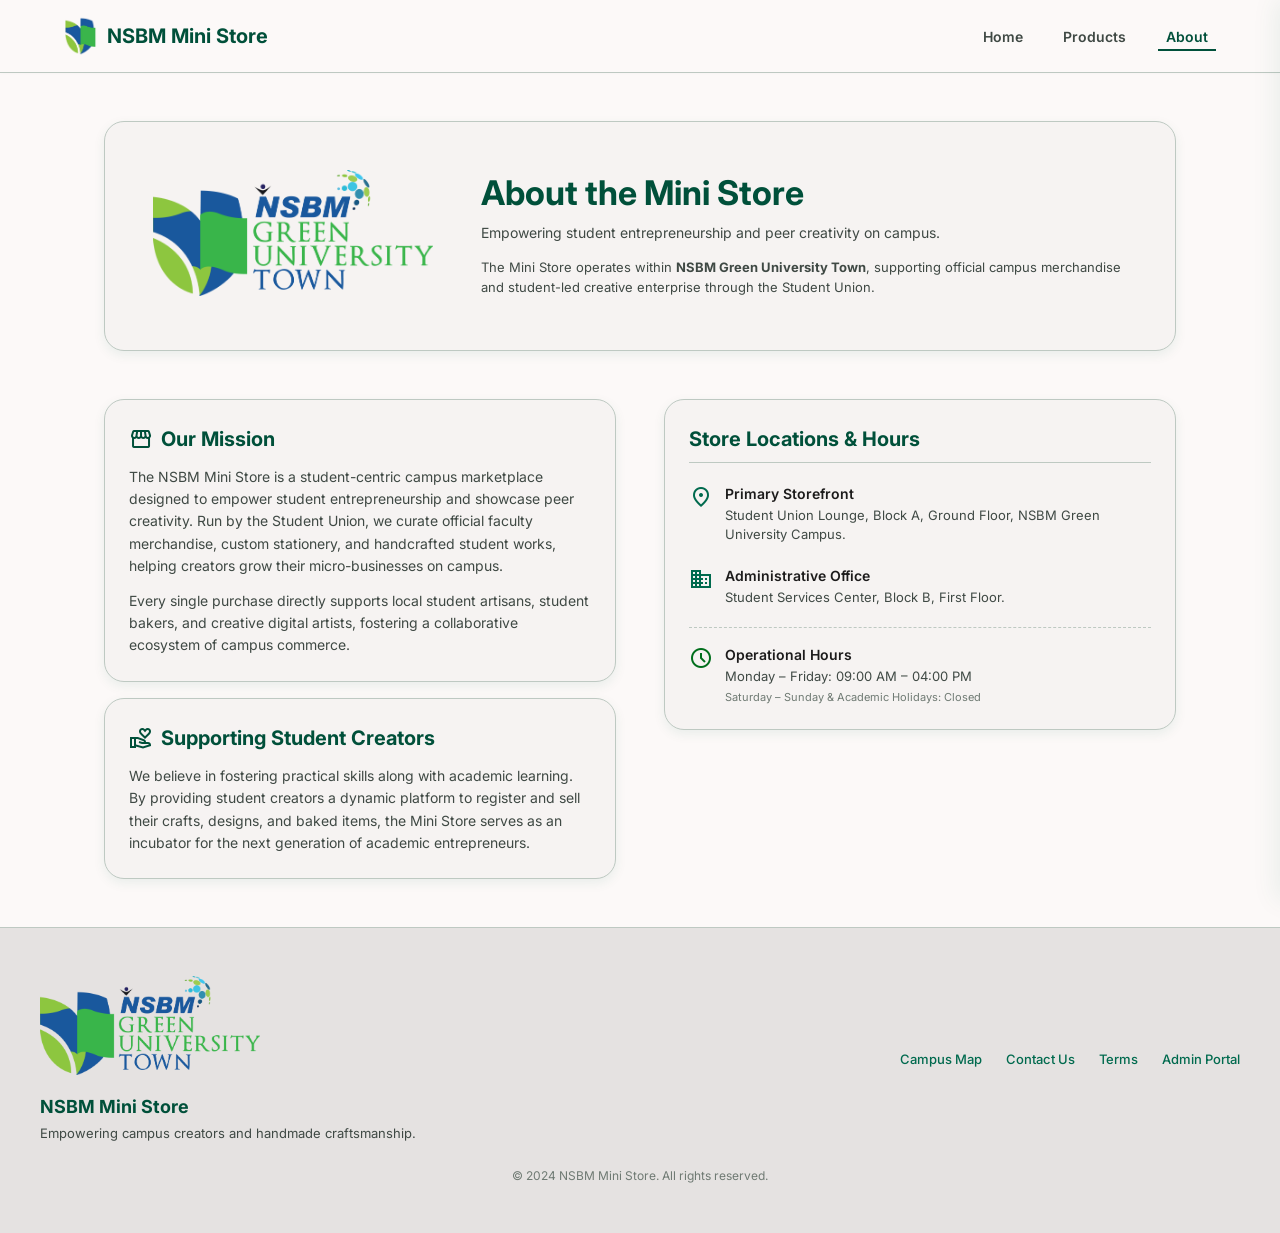
==== commit 4759247e: "changed the header nav" ====
--- a/about.html
+++ b/about.html
@@ -28,9 +28,6 @@
                 <a href="about.html" class="nav-link active">About</a>
             </nav>
             
-            <div class="flex" style="display: flex; align-items: center; gap: 12px;">
-                <a href="admin/login.html" class="btn btn-secondary" style="padding: 8px 16px; border-radius: var(--radius-lg);">Admin Portal</a>
-            </div>
         </div>
     </header>
 
@@ -120,6 +117,7 @@
                 <a href="#" class="text-primary-container">Campus Map</a>
                 <a href="#" class="text-primary-container">Contact Us</a>
                 <a href="#" class="text-primary-container">Terms</a>
+                <a href="admin/login.html" class="text-primary-container">Admin Portal</a>
             </div>
         </div>
         <p style="font-size: 12px; color: var(--color-outline); margin-top: 24px;">© 2024 NSBM Mini Store. All rights reserved.</p>
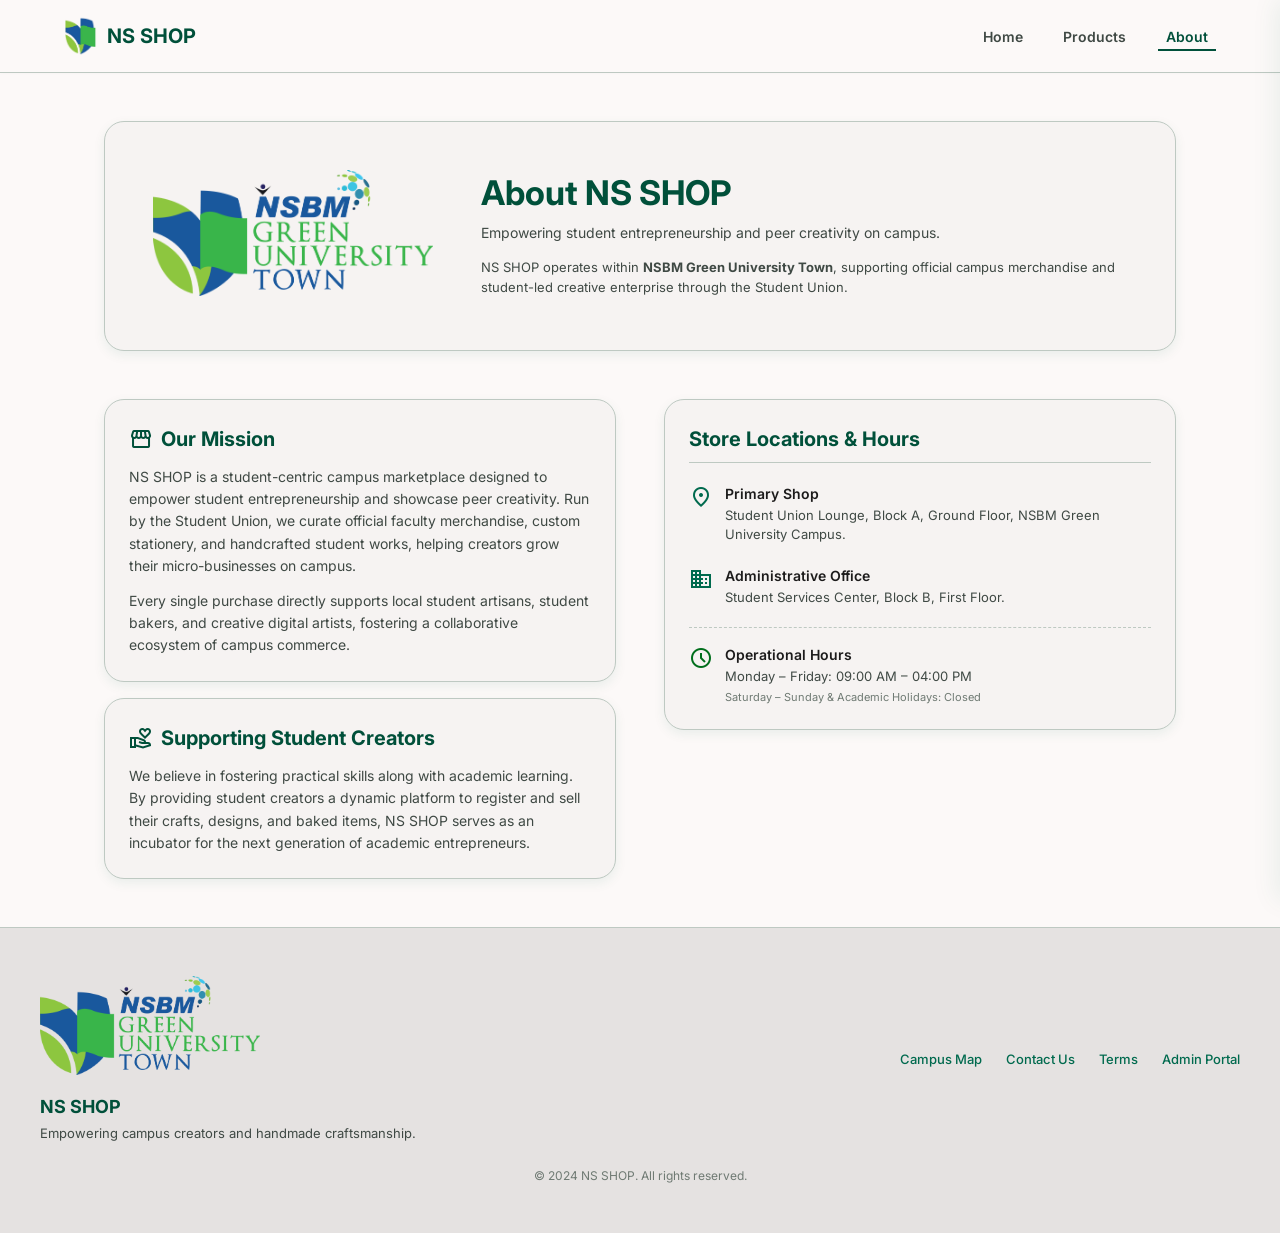
==== commit cba6a9f3: "edited shop name" ====
--- a/about.html
+++ b/about.html
@@ -1,10 +1,10 @@
 <!DOCTYPE html>
-<!-- NSBM Mini Store - About & Locations Page -->
+<!-- NS SHOP - About & Locations Page -->
 <html lang="en">
 <head>
     <meta charset="UTF-8">
     <meta name="viewport" content="width=device-width, initial-scale=1.0">
-    <title>About Us - NSBM Mini Store</title>
+    <title>About Us - NS SHOP</title>
     <link rel="icon" href="img/logo.png" type="image/png">
     
     <link rel="stylesheet" href="css/design-system.css">
@@ -19,7 +19,7 @@
         <div class="header-wrap">
             <a href="index.html" class="brand-logo">
                 <img src="img/logo.png" alt="" class="brand-logo__img" width="30" height="40">
-                <span class="brand-logo__name">NSBM Mini Store</span>
+                <span class="brand-logo__name">NS SHOP</span>
             </a>
             
             <nav class="nav-links">
@@ -40,9 +40,9 @@
                 </div>
             </div>
             <div class="about-page-hero__text">
-                <h1>About the Mini Store</h1>
+                <h1>About NS SHOP</h1>
                 <p class="about-page-hero__lead">Empowering student entrepreneurship and peer creativity on campus.</p>
-                <p class="about-page-hero__affiliation">The Mini Store operates within <strong>NSBM Green University Town</strong>, supporting official campus merchandise and student-led creative enterprise through the Student Union.</p>
+                <p class="about-page-hero__affiliation">NS SHOP operates within <strong>NSBM Green University Town</strong>, supporting official campus merchandise and student-led creative enterprise through the Student Union.</p>
             </div>
         </section>
 
@@ -54,7 +54,7 @@
                         <span>Our Mission</span>
                     </h2>
                     <p class="about-card__body">
-                        The NSBM Mini Store is a student-centric campus marketplace designed to empower student entrepreneurship and showcase peer creativity. Run by the Student Union, we curate official faculty merchandise, custom stationery, and handcrafted student works, helping creators grow their micro-businesses on campus.
+                        NS SHOP is a student-centric campus marketplace designed to empower student entrepreneurship and showcase peer creativity. Run by the Student Union, we curate official faculty merchandise, custom stationery, and handcrafted student works, helping creators grow their micro-businesses on campus.
                     </p>
                     <p class="about-card__body">
                         Every single purchase directly supports local student artisans, student bakers, and creative digital artists, fostering a collaborative ecosystem of campus commerce.
@@ -67,7 +67,7 @@
                         <span>Supporting Student Creators</span>
                     </h2>
                     <p class="about-card__body">
-                        We believe in fostering practical skills along with academic learning. By providing student creators a dynamic platform to register and sell their crafts, designs, and baked items, the Mini Store serves as an incubator for the next generation of academic entrepreneurs.
+                        We believe in fostering practical skills along with academic learning. By providing student creators a dynamic platform to register and sell their crafts, designs, and baked items, NS SHOP serves as an incubator for the next generation of academic entrepreneurs.
                     </p>
                 </article>
             </div>
@@ -78,7 +78,7 @@
                 <div class="about-info-row">
                     <span class="material-symbols-outlined about-info-row__icon about-info-row__icon--primary">location_on</span>
                     <div>
-                        <strong class="about-info-row__label">Primary Storefront</strong>
+                        <strong class="about-info-row__label">Primary Shop</strong>
                         <span class="about-info-row__value">Student Union Lounge, Block A, Ground Floor, NSBM Green University Campus.</span>
                     </div>
                 </div>
@@ -110,7 +110,7 @@
                 <div class="university-brand university-brand--footer">
                     <img src="img/logo 2.png" alt="NSBM Green University Town" class="university-brand__img">
                 </div>
-                <h3 style="font-size: 18px; font-weight: 700; color: var(--color-primary); margin-bottom: 4px;">NSBM Mini Store</h3>
+                <h3 style="font-size: 18px; font-weight: 700; color: var(--color-primary); margin-bottom: 4px;">NS SHOP</h3>
                 <p style="font-size: 13px; color: var(--color-on-surface-variant);">Empowering campus creators and handmade craftsmanship.</p>
             </div>
             <div style="display: flex; gap: var(--spacing-md); font-size: 13px; font-weight: 500; color: var(--color-on-surface-variant);">
@@ -120,7 +120,7 @@
                 <a href="admin/login.html" class="text-primary-container">Admin Portal</a>
             </div>
         </div>
-        <p style="font-size: 12px; color: var(--color-outline); margin-top: 24px;">© 2024 NSBM Mini Store. All rights reserved.</p>
+        <p style="font-size: 12px; color: var(--color-outline); margin-top: 24px;">© 2024 NS SHOP. All rights reserved.</p>
     </footer>
 
     <script src="js/data.js"></script>
--- a/css/design-system.css
+++ b/css/design-system.css
@@ -1,4 +1,4 @@
-/* NSBM Mini Store - Core Design System & Base Resets */
+/* NS SHOP - Core Design System & Base Resets */
 /* Saved at /d:/Project/Web/code/css/design-system.css */
 
 @import url('https://fonts.googleapis.com/css2?family=Inter:wght@400;500;600;700&display=swap');
--- a/css/components.css
+++ b/css/components.css
@@ -1,4 +1,4 @@
-/* NSBM Mini Store - Common Reusable Styled Components */
+/* NS SHOP - Common Reusable Styled Components */
 /* Saved at /d:/Project/Web/code/css/components.css */
 
 /* --- 1. Reusable Action Buttons --- */
--- a/css/storefront.css
+++ b/css/storefront.css
@@ -1,4 +1,4 @@
-/* NSBM Mini Store - Customer Storefront Custom Page Styles */
+/* NS SHOP - Customer Storefront Custom Page Styles */
 /* Saved at /d:/Project/Web/code/css/storefront.css */
 
 /* --- 1. Home Page Hero Section --- */
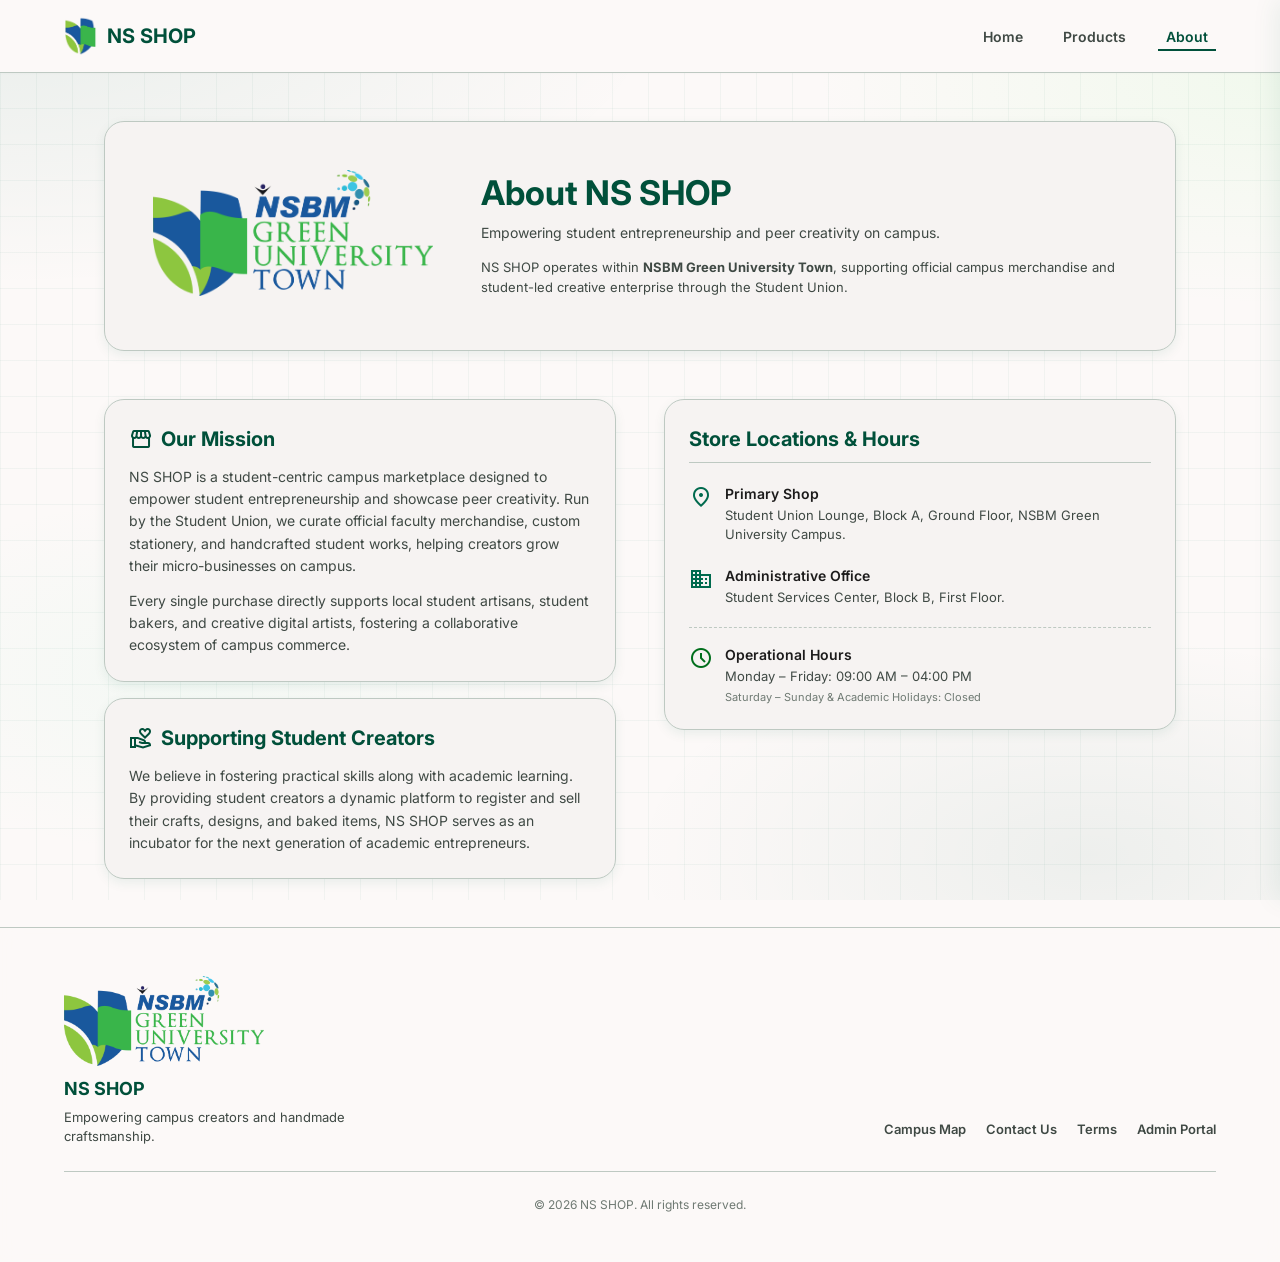
==== commit ce554a23: "MESH" ====
--- a/about.html
+++ b/about.html
@@ -104,23 +104,23 @@
 
     </main>
 
-    <footer style="background-color: var(--color-surface-container-highest); border-top: 1px solid var(--color-outline-variant); padding: var(--spacing-lg) var(--spacing-margin-mobile); text-align: center; margin-top: auto;">
-        <div class="flex-col-md-row" style="max-width: 1200px; margin: 0 auto; justify-content: space-between; align-items: center; gap: 16px;">
-            <div style="text-align: left;">
+    <footer class="site-footer">
+        <div class="site-footer__inner">
+            <div class="site-footer__brand">
                 <div class="university-brand university-brand--footer">
                     <img src="img/logo 2.png" alt="NSBM Green University Town" class="university-brand__img">
                 </div>
-                <h3 style="font-size: 18px; font-weight: 700; color: var(--color-primary); margin-bottom: 4px;">NS SHOP</h3>
-                <p style="font-size: 13px; color: var(--color-on-surface-variant);">Empowering campus creators and handmade craftsmanship.</p>
+                <h3 class="site-footer__title">NS SHOP</h3>
+                <p class="site-footer__tagline">Empowering campus creators and handmade craftsmanship.</p>
             </div>
-            <div style="display: flex; gap: var(--spacing-md); font-size: 13px; font-weight: 500; color: var(--color-on-surface-variant);">
-                <a href="#" class="text-primary-container">Campus Map</a>
-                <a href="#" class="text-primary-container">Contact Us</a>
-                <a href="#" class="text-primary-container">Terms</a>
-                <a href="admin/login.html" class="text-primary-container">Admin Portal</a>
-            </div>
+            <nav class="site-footer__nav" aria-label="Footer navigation">
+                <a href="#">Campus Map</a>
+                <a href="#">Contact Us</a>
+                <a href="#">Terms</a>
+                <a href="admin/login.html">Admin Portal</a>
+            </nav>
         </div>
-        <p style="font-size: 12px; color: var(--color-outline); margin-top: 24px;">© 2024 NS SHOP. All rights reserved.</p>
+        <p class="site-footer__copy">© 2026 NS SHOP. All rights reserved.</p>
     </footer>
 
     <script src="js/data.js"></script>
--- a/css/design-system.css
+++ b/css/design-system.css
@@ -96,6 +96,32 @@
     min-height: 100vh;
     display: flex;
     flex-direction: column;
+    position: relative;
+    isolation: isolate;
+}
+
+/* Subtle mesh gradient + grid — fixed while scrolling */
+body::before {
+    content: "";
+    position: fixed;
+    inset: 0;
+    z-index: -1;
+    pointer-events: none;
+    background-color: var(--color-background);
+    background-image:
+        radial-gradient(ellipse 90% 55% at 0% 0%, rgba(0, 106, 78, 0.08) 0%, transparent 58%),
+        radial-gradient(ellipse 70% 50% at 100% 8%, rgba(145, 247, 142, 0.1) 0%, transparent 52%),
+        radial-gradient(ellipse 65% 45% at 85% 95%, rgba(0, 80, 58, 0.06) 0%, transparent 55%),
+        radial-gradient(ellipse 55% 40% at 15% 75%, rgba(158, 244, 208, 0.09) 0%, transparent 50%),
+        linear-gradient(rgba(0, 106, 78, 0.045) 1px, transparent 1px),
+        linear-gradient(90deg, rgba(0, 106, 78, 0.045) 1px, transparent 1px);
+    background-size:
+        100% 100%,
+        100% 100%,
+        100% 100%,
+        100% 100%,
+        36px 36px,
+        36px 36px;
 }
 
 img {
--- a/css/components.css
+++ b/css/components.css
@@ -512,7 +512,102 @@
     transform: translateY(0);
 }
 
-/* --- 9. Responsive Flex Utilities --- */
+/* --- 9. Site Footer --- */
+.site-footer {
+    margin-top: auto;
+    border-top: 1px solid var(--color-outline-variant);
+    background: rgba(252, 249, 248, 0.88);
+    backdrop-filter: blur(10px);
+    -webkit-backdrop-filter: blur(10px);
+    padding: var(--spacing-lg) var(--spacing-margin-mobile);
+}
+@media (min-width: 768px) {
+    .site-footer {
+        padding-left: var(--spacing-margin-desktop);
+        padding-right: var(--spacing-margin-desktop);
+    }
+}
+
+.site-footer__inner {
+    max-width: 1200px;
+    margin: 0 auto;
+    display: flex;
+    flex-direction: column;
+    gap: var(--spacing-md);
+    align-items: flex-start;
+}
+@media (min-width: 768px) {
+    .site-footer__inner {
+        flex-direction: row;
+        justify-content: space-between;
+        align-items: flex-end;
+        gap: var(--spacing-lg);
+    }
+}
+
+.site-footer__brand {
+    display: flex;
+    flex-direction: column;
+    gap: 8px;
+    max-width: 320px;
+}
+
+.site-footer__title {
+    font-size: 18px;
+    font-weight: 700;
+    color: var(--color-primary);
+    line-height: 1.2;
+}
+
+.site-footer__tagline {
+    font-size: 13px;
+    color: var(--color-on-surface-variant);
+    line-height: 1.5;
+}
+
+.site-footer__nav {
+    display: flex;
+    flex-wrap: wrap;
+    gap: 8px 20px;
+    align-items: center;
+}
+@media (min-width: 768px) {
+    .site-footer__nav {
+        justify-content: flex-end;
+        max-width: 420px;
+    }
+}
+
+.site-footer__nav a {
+    font-size: 13px;
+    font-weight: 600;
+    color: var(--color-on-surface-variant);
+    padding: 6px 0;
+    border-bottom: 1px solid transparent;
+    transition: color var(--transition-fast), border-color var(--transition-fast);
+}
+.site-footer__nav a:hover {
+    color: var(--color-primary);
+    border-bottom-color: var(--color-primary-container);
+}
+
+.site-footer__copy {
+    max-width: 1200px;
+    margin: var(--spacing-md) auto 0;
+    padding-top: var(--spacing-md);
+    border-top: 1px solid var(--color-outline-variant);
+    font-size: 12px;
+    color: var(--color-outline);
+    text-align: center;
+    line-height: 1.5;
+}
+
+.site-footer .university-brand--footer .university-brand__img {
+    max-width: 200px;
+    margin-bottom: 4px;
+}
+
+/* --- 10. Responsive Flex Utilities --- */
 .flex-col-md-row {
     display: flex;
     flex-direction: column;
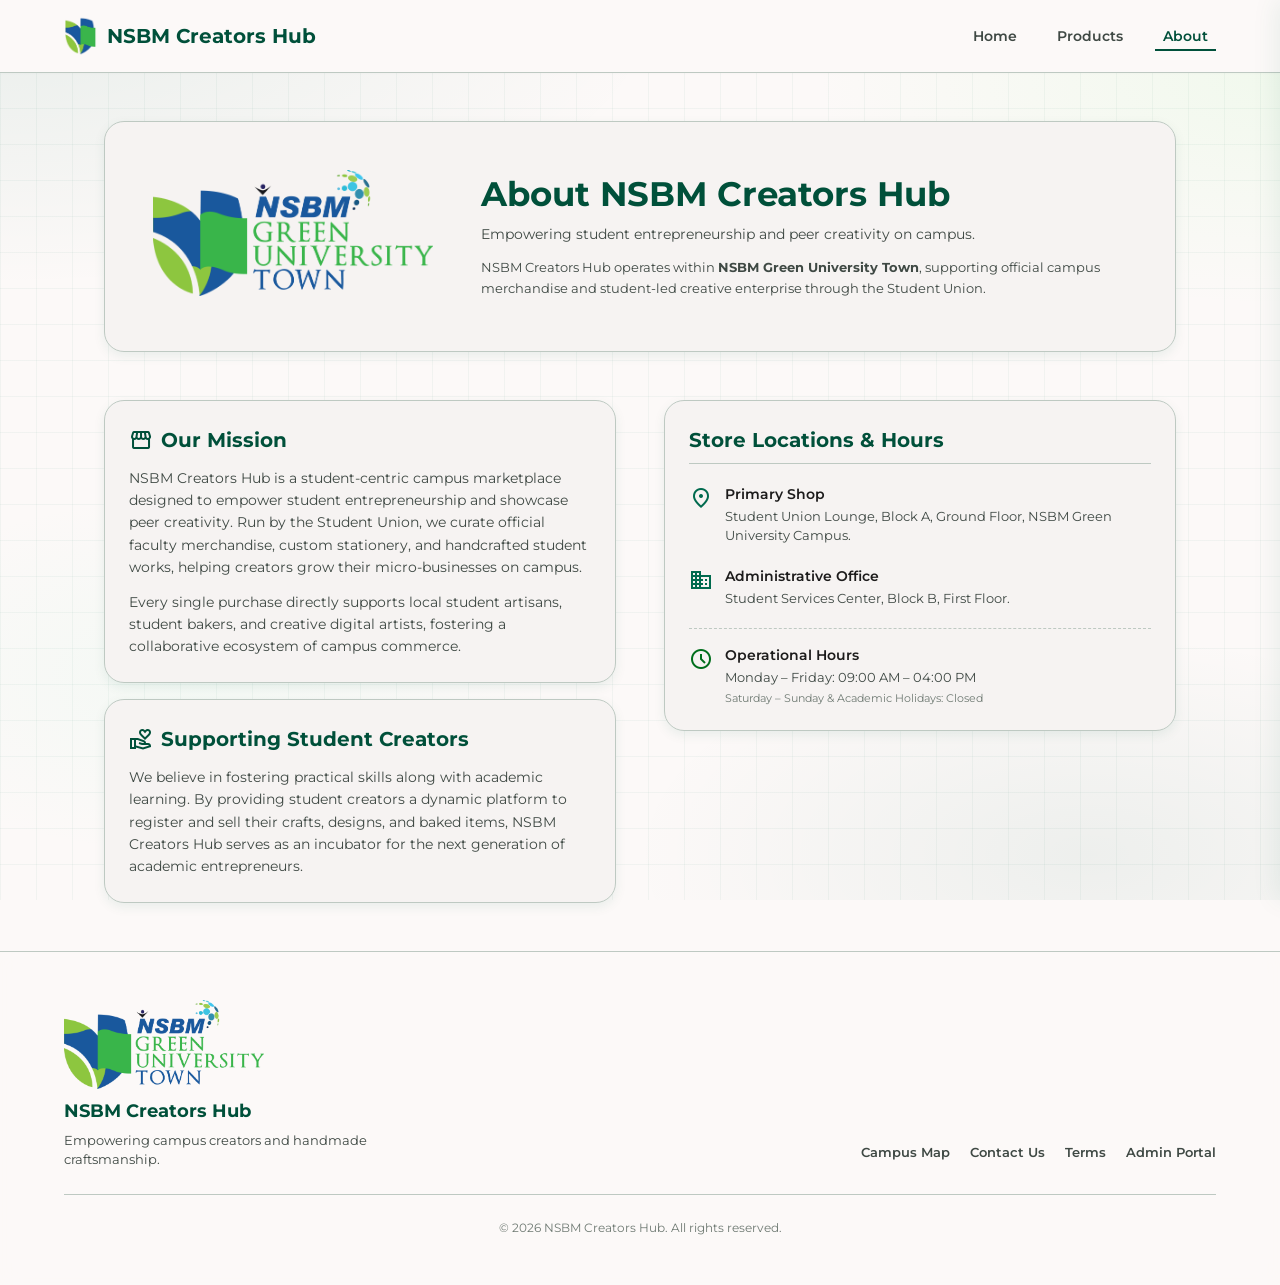
==== commit 9e8fd998: "feat: implement full-stack purchase request management system including admin dashboard, authenticat" ====
--- a/about.html
+++ b/about.html
@@ -1,10 +1,10 @@
 <!DOCTYPE html>
-<!-- NS SHOP - About & Locations Page -->
+<!-- NSBM Creators Hub - About & Locations Page -->
 <html lang="en">
 <head>
     <meta charset="UTF-8">
     <meta name="viewport" content="width=device-width, initial-scale=1.0">
-    <title>About Us - NS SHOP</title>
+    <title>About Us - NSBM Creators Hub</title>
     <link rel="icon" href="img/logo.png" type="image/png">
     
     <link rel="stylesheet" href="css/design-system.css">
@@ -19,7 +19,7 @@
         <div class="header-wrap">
             <a href="index.html" class="brand-logo">
                 <img src="img/logo.png" alt="" class="brand-logo__img" width="30" height="40">
-                <span class="brand-logo__name">NS SHOP</span>
+                <span class="brand-logo__name">NSBM Creators Hub</span>
             </a>
             
             <nav class="nav-links">
@@ -40,9 +40,9 @@
                 </div>
             </div>
             <div class="about-page-hero__text">
-                <h1>About NS SHOP</h1>
+                <h1>About NSBM Creators Hub</h1>
                 <p class="about-page-hero__lead">Empowering student entrepreneurship and peer creativity on campus.</p>
-                <p class="about-page-hero__affiliation">NS SHOP operates within <strong>NSBM Green University Town</strong>, supporting official campus merchandise and student-led creative enterprise through the Student Union.</p>
+                <p class="about-page-hero__affiliation">NSBM Creators Hub operates within <strong>NSBM Green University Town</strong>, supporting official campus merchandise and student-led creative enterprise through the Student Union.</p>
             </div>
         </section>
 
@@ -54,7 +54,7 @@
                         <span>Our Mission</span>
                     </h2>
                     <p class="about-card__body">
-                        NS SHOP is a student-centric campus marketplace designed to empower student entrepreneurship and showcase peer creativity. Run by the Student Union, we curate official faculty merchandise, custom stationery, and handcrafted student works, helping creators grow their micro-businesses on campus.
+                        NSBM Creators Hub is a student-centric campus marketplace designed to empower student entrepreneurship and showcase peer creativity. Run by the Student Union, we curate official faculty merchandise, custom stationery, and handcrafted student works, helping creators grow their micro-businesses on campus.
                     </p>
                     <p class="about-card__body">
                         Every single purchase directly supports local student artisans, student bakers, and creative digital artists, fostering a collaborative ecosystem of campus commerce.
@@ -67,7 +67,7 @@
                         <span>Supporting Student Creators</span>
                     </h2>
                     <p class="about-card__body">
-                        We believe in fostering practical skills along with academic learning. By providing student creators a dynamic platform to register and sell their crafts, designs, and baked items, NS SHOP serves as an incubator for the next generation of academic entrepreneurs.
+                        We believe in fostering practical skills along with academic learning. By providing student creators a dynamic platform to register and sell their crafts, designs, and baked items, NSBM Creators Hub serves as an incubator for the next generation of academic entrepreneurs.
                     </p>
                 </article>
             </div>
@@ -110,7 +110,7 @@
                 <div class="university-brand university-brand--footer">
                     <img src="img/logo 2.png" alt="NSBM Green University Town" class="university-brand__img">
                 </div>
-                <h3 class="site-footer__title">NS SHOP</h3>
+                <h3 class="site-footer__title">NSBM Creators Hub</h3>
                 <p class="site-footer__tagline">Empowering campus creators and handmade craftsmanship.</p>
             </div>
             <nav class="site-footer__nav" aria-label="Footer navigation">
@@ -120,7 +120,7 @@
                 <a href="admin/login.html">Admin Portal</a>
             </nav>
         </div>
-        <p class="site-footer__copy">© 2026 NS SHOP. All rights reserved.</p>
+        <p class="site-footer__copy">© 2026 NSBM Creators Hub. All rights reserved.</p>
     </footer>
 
     <script src="js/data.js"></script>
--- a/css/design-system.css
+++ b/css/design-system.css
@@ -1,7 +1,7 @@
-/* NS SHOP - Core Design System & Base Resets */
+/* NSBM Creators Hub - Core Design System & Base Resets */
 /* Saved at /d:/Project/Web/code/css/design-system.css */
 
-@import url('https://fonts.googleapis.com/css2?family=Inter:wght@400;500;600;700&display=swap');
+@import url('https://fonts.googleapis.com/css2?family=Montserrat:wght@400;500;600;700&display=swap');
 
 :root {
     /* --- Harmonic Colors (Institutional Green Theme) --- */
@@ -87,7 +87,7 @@
 }
 
 body {
-    font-family: 'Inter', -apple-system, BlinkMacSystemFont, "Segoe UI", Roboto, Helvetica, Arial, sans-serif;
+    font-family: 'Montserrat', -apple-system, BlinkMacSystemFont, "Segoe UI", Roboto, Helvetica, Arial, sans-serif;
     background-color: var(--color-background);
     color: var(--color-on-background);
     line-height: 1.5;
--- a/css/components.css
+++ b/css/components.css
@@ -1,4 +1,4 @@
-/* NS SHOP - Common Reusable Styled Components */
+/* NSBM Creators Hub - Common Reusable Styled Components */
 /* Saved at /d:/Project/Web/code/css/components.css */
 
 /* --- 1. Reusable Action Buttons --- */
--- a/css/storefront.css
+++ b/css/storefront.css
@@ -1,4 +1,4 @@
-/* NS SHOP - Customer Storefront Custom Page Styles */
+/* NSBM Creators Hub - Customer Storefront Custom Page Styles */
 /* Saved at /d:/Project/Web/code/css/storefront.css */
 
 /* --- 1. Home Page Hero Section --- */
@@ -250,6 +250,196 @@
     box-shadow: var(--shadow-level-1);
 }
 
+/* --- Checkout: NSBM student ID verification --- */
+.student-verify-block {
+    display: flex;
+    flex-direction: column;
+    gap: 8px;
+}
+
+.student-verify-row {
+    display: flex;
+    flex-direction: column;
+    gap: 8px;
+}
+@media (min-width: 520px) {
+    .student-verify-row {
+        flex-direction: row;
+        align-items: stretch;
+    }
+    .student-verify-row .input-field {
+        flex: 1;
+    }
+}
+
+.student-verify-btn {
+    display: inline-flex;
+    align-items: center;
+    justify-content: center;
+    gap: 6px;
+    padding: 10px 16px;
+    white-space: nowrap;
+    border-radius: var(--radius-lg);
+}
+@media (min-width: 520px) {
+    .student-verify-btn {
+        flex-shrink: 0;
+    }
+}
+
+.student-verify-hint {
+    font-size: 12px;
+    color: var(--color-on-surface-variant);
+    line-height: 1.4;
+}
+
+.student-verify-hint--hidden {
+    visibility: hidden;
+    height: 0;
+    margin: 0;
+    overflow: hidden;
+}
+
+.student-verify-loading {
+    display: flex;
+    align-items: center;
+    gap: 10px;
+    padding: 10px 12px;
+    border-radius: var(--radius-lg);
+    background-color: var(--color-surface-container);
+    border: 1px solid var(--color-outline-variant);
+    color: var(--color-on-surface-variant);
+    font-size: 13px;
+    font-weight: 500;
+    animation: student-verify-loading-in 280ms ease;
+}
+
+.student-verify-loading__text {
+    line-height: 1.4;
+}
+
+.student-verify-row--loading .input-field {
+    border-color: var(--color-primary-container);
+    box-shadow: 0 0 0 1px rgba(0, 106, 78, 0.15);
+}
+
+.student-verify-btn__leading {
+    position: relative;
+    display: inline-flex;
+    align-items: center;
+    justify-content: center;
+    width: 18px;
+    height: 18px;
+    flex-shrink: 0;
+}
+
+.student-verify-btn__icon {
+    font-size: 18px;
+    line-height: 1;
+    transition: opacity 200ms ease;
+}
+
+.student-verify-btn--loading .student-verify-btn__icon {
+    opacity: 0;
+}
+
+.student-verify-btn--loading .nsbm-spinner--btn {
+    display: block;
+    position: absolute;
+    inset: 0;
+    margin: auto;
+}
+
+.nsbm-spinner {
+    display: inline-block;
+    width: 18px;
+    height: 18px;
+    border: 2px solid var(--color-outline-variant);
+    border-top-color: var(--color-primary-container);
+    border-radius: 50%;
+    animation: nsbm-spin 0.75s linear infinite;
+    flex-shrink: 0;
+}
+
+.nsbm-spinner--btn {
+    width: 16px;
+    height: 16px;
+    border-width: 2px;
+}
+
+@keyframes nsbm-spin {
+    to {
+        transform: rotate(360deg);
+    }
+}
+
+@keyframes student-verify-loading-in {
+    from {
+        opacity: 0;
+        transform: translateY(-4px);
+    }
+    to {
+        opacity: 1;
+        transform: translateY(0);
+    }
+}
+
+.checkout-form-card .input-field:disabled {
+    opacity: 0.65;
+    cursor: not-allowed;
+    background-color: var(--color-surface-container-high);
+}
+
+.student-verify-result {
+    border-radius: var(--radius-lg);
+    padding: 12px 14px;
+    font-size: 13px;
+    line-height: 1.5;
+    border: 1px solid var(--color-outline-variant);
+}
+
+.student-verify-result--success {
+    background-color: rgba(145, 247, 142, 0.2);
+    border-color: var(--color-secondary-container);
+    color: var(--color-on-surface);
+}
+
+.student-verify-result--error {
+    background-color: var(--color-error-container);
+    border-color: var(--color-error);
+    color: var(--color-on-error-container);
+}
+
+.student-verify-result__title {
+    font-weight: 700;
+    color: var(--color-primary);
+    margin-bottom: 6px;
+    display: flex;
+    align-items: center;
+    gap: 6px;
+}
+
+.student-verify-result__meta {
+    display: grid;
+    gap: 4px;
+    margin-top: 8px;
+}
+
+.student-verify-result__meta dt {
+    font-size: 11px;
+    font-weight: 600;
+    text-transform: uppercase;
+    letter-spacing: 0.03em;
+    color: var(--color-on-surface-variant);
+}
+
+.student-verify-result__meta dd {
+    font-size: 13px;
+    font-weight: 600;
+    color: var(--color-on-surface);
+    margin: 0 0 4px;
+}
+
 /* --- About page layout --- */
 .about-main {
     flex-grow: 1;
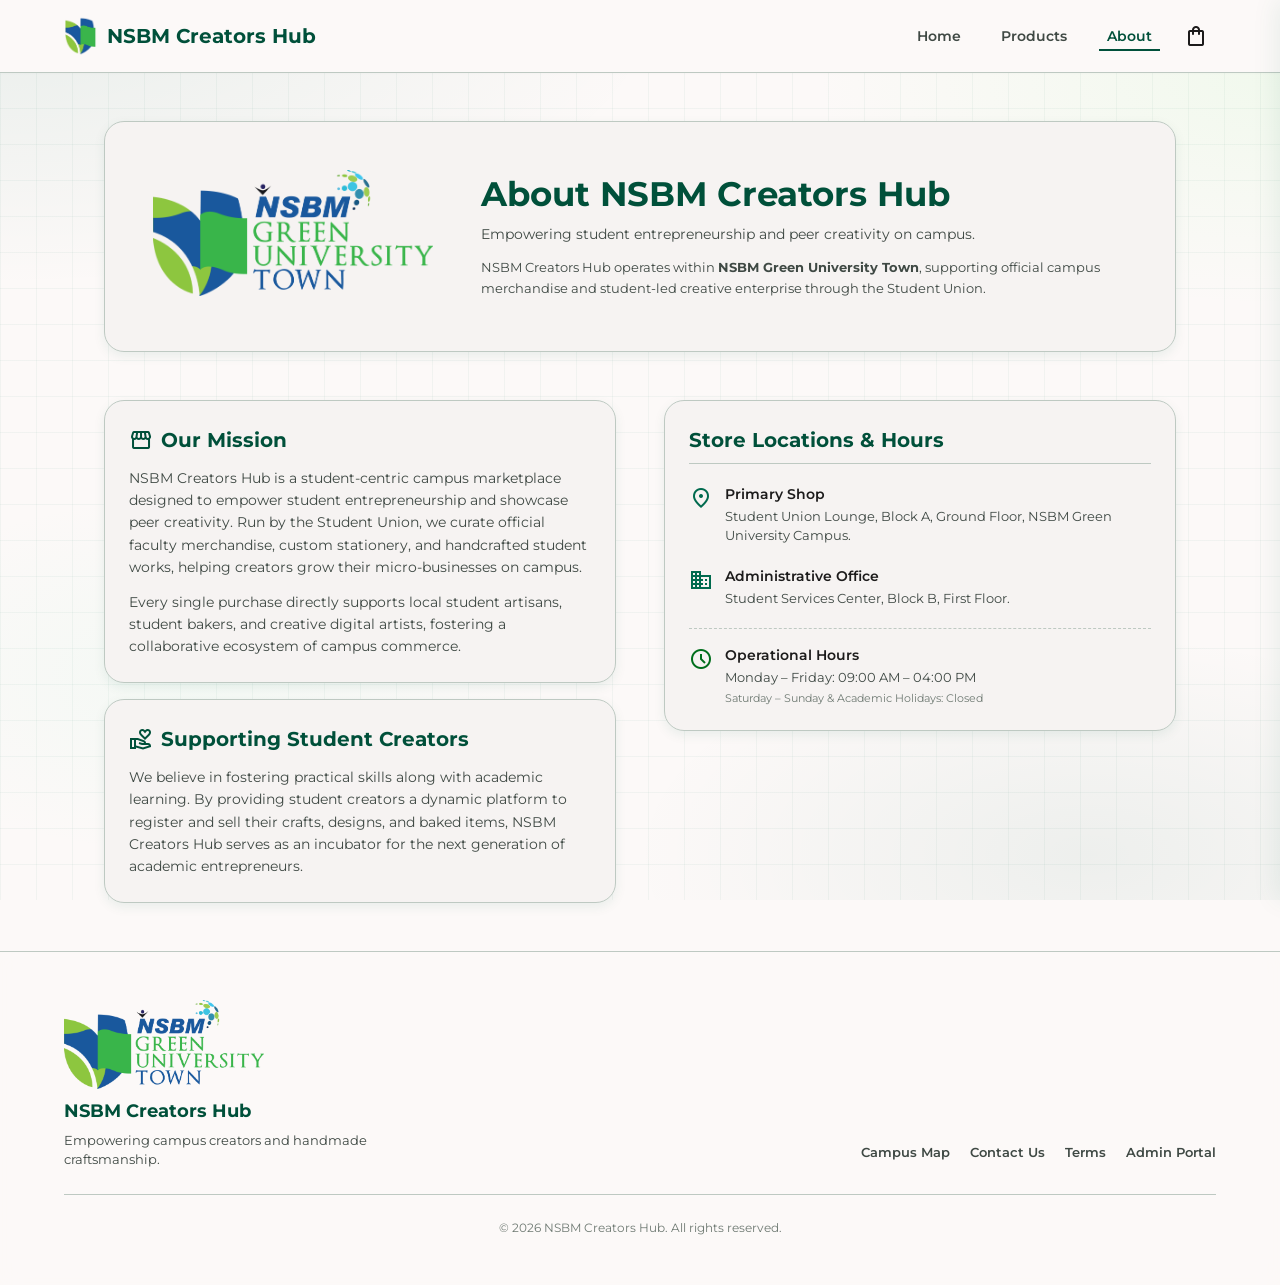
==== commit 36054713: "feat: implement global shopping cart system and dynamic drawer UI with persistence" ====
--- a/about.html
+++ b/about.html
@@ -22,11 +22,13 @@
                 <span class="brand-logo__name">NSBM Creators Hub</span>
             </a>
             
-            <nav class="nav-links">
-                <a href="index.html" class="nav-link">Home</a>
-                <a href="products.html" class="nav-link">Products</a>
-                <a href="about.html" class="nav-link active">About</a>
-            </nav>
+            <div class="flex" style="display: flex; align-items: center; gap: 16px;">
+                <nav class="nav-links">
+                    <a href="index.html" class="nav-link">Home</a>
+                    <a href="products.html" class="nav-link">Products</a>
+                    <a href="about.html" class="nav-link active">About</a>
+                </nav>
+            </div>
             
         </div>
     </header>
--- a/css/storefront.css
+++ b/css/storefront.css
@@ -301,7 +301,7 @@
 }
 
 .student-verify-loading {
-    display: flex;
+    display: none;
     align-items: center;
     gap: 10px;
     padding: 10px 12px;
@@ -311,6 +311,10 @@
     color: var(--color-on-surface-variant);
     font-size: 13px;
     font-weight: 500;
+}
+
+.student-verify-loading.is-active {
+    display: flex;
     animation: student-verify-loading-in 280ms ease;
 }
 
@@ -341,13 +345,6 @@
 
 .student-verify-btn--loading .student-verify-btn__icon {
     opacity: 0;
-}
-
-.student-verify-btn--loading .nsbm-spinner--btn {
-    display: block;
-    position: absolute;
-    inset: 0;
-    margin: auto;
 }
 
 .nsbm-spinner {
@@ -362,9 +359,17 @@
 }
 
 .nsbm-spinner--btn {
+    display: none;
     width: 16px;
     height: 16px;
     border-width: 2px;
+    position: absolute;
+    inset: 0;
+    margin: auto;
+}
+
+.student-verify-btn--loading .nsbm-spinner--btn {
+    display: block;
 }
 
 @keyframes nsbm-spin {
